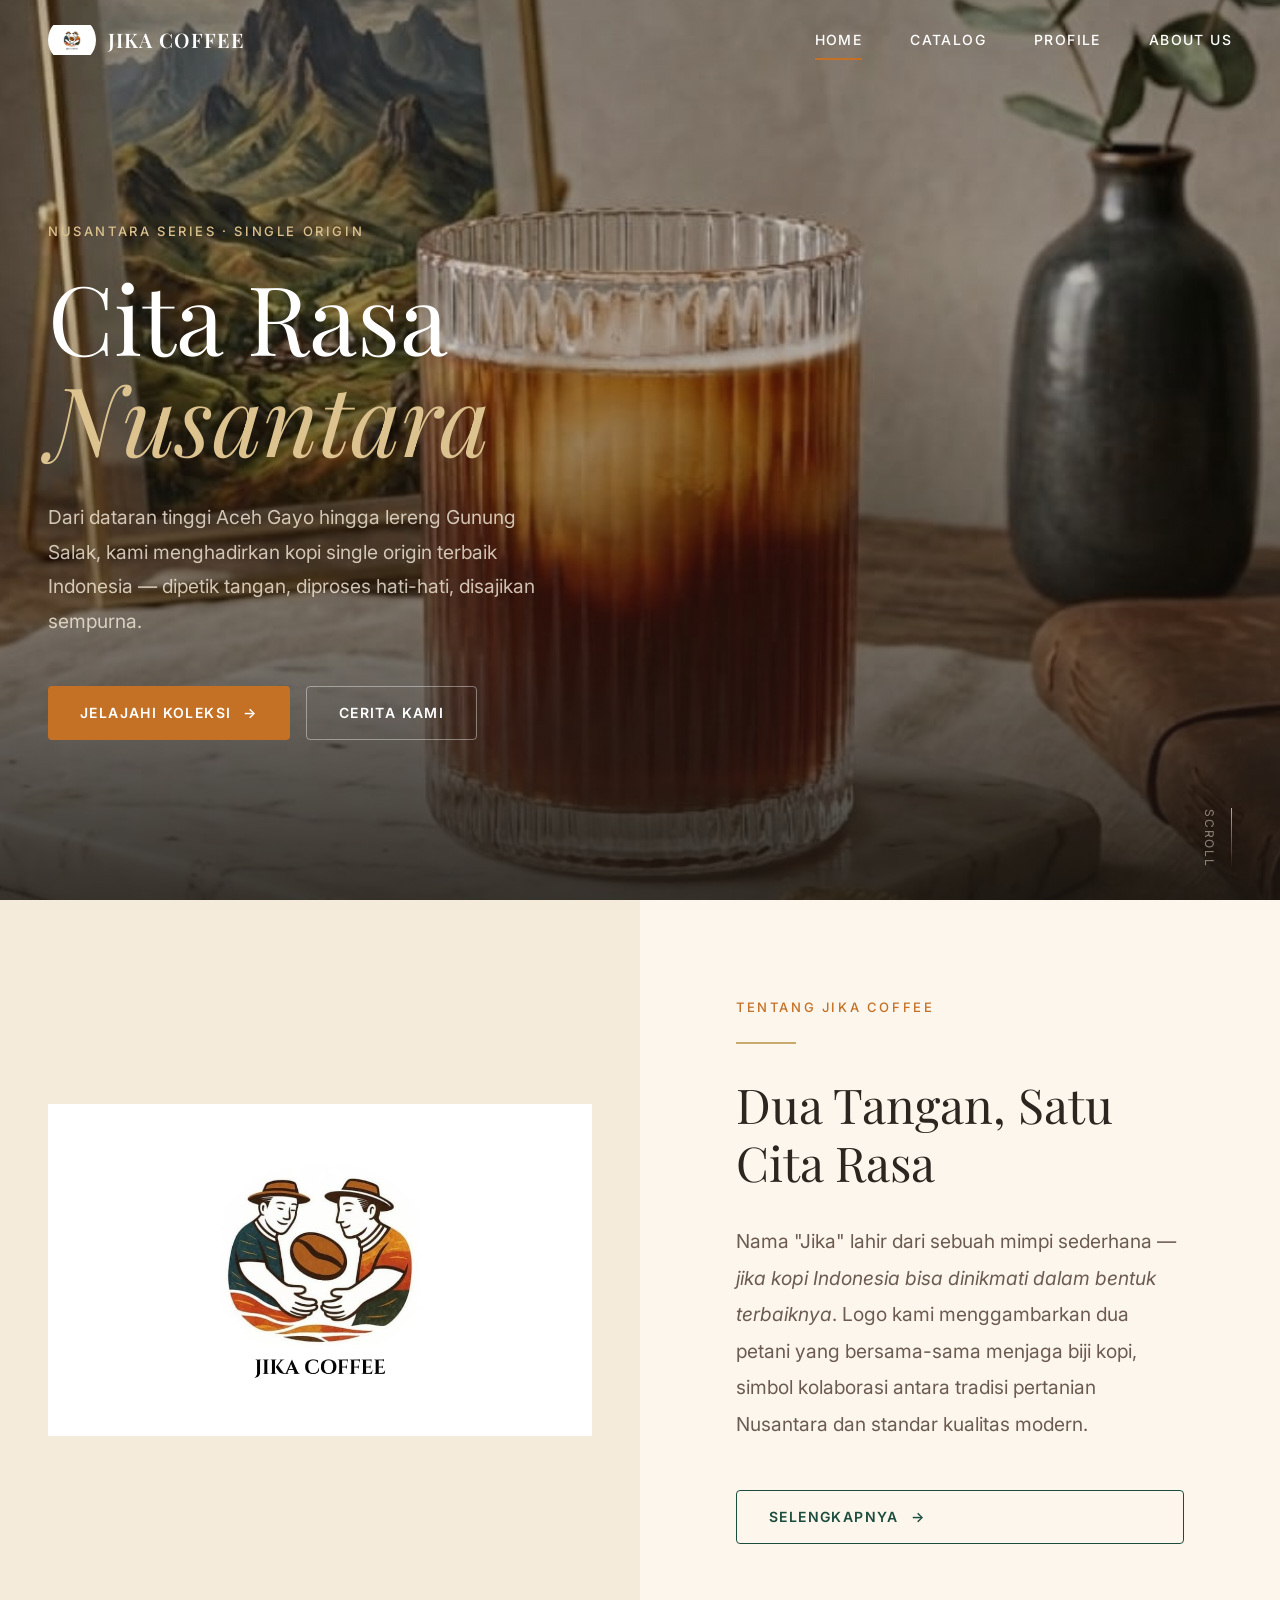
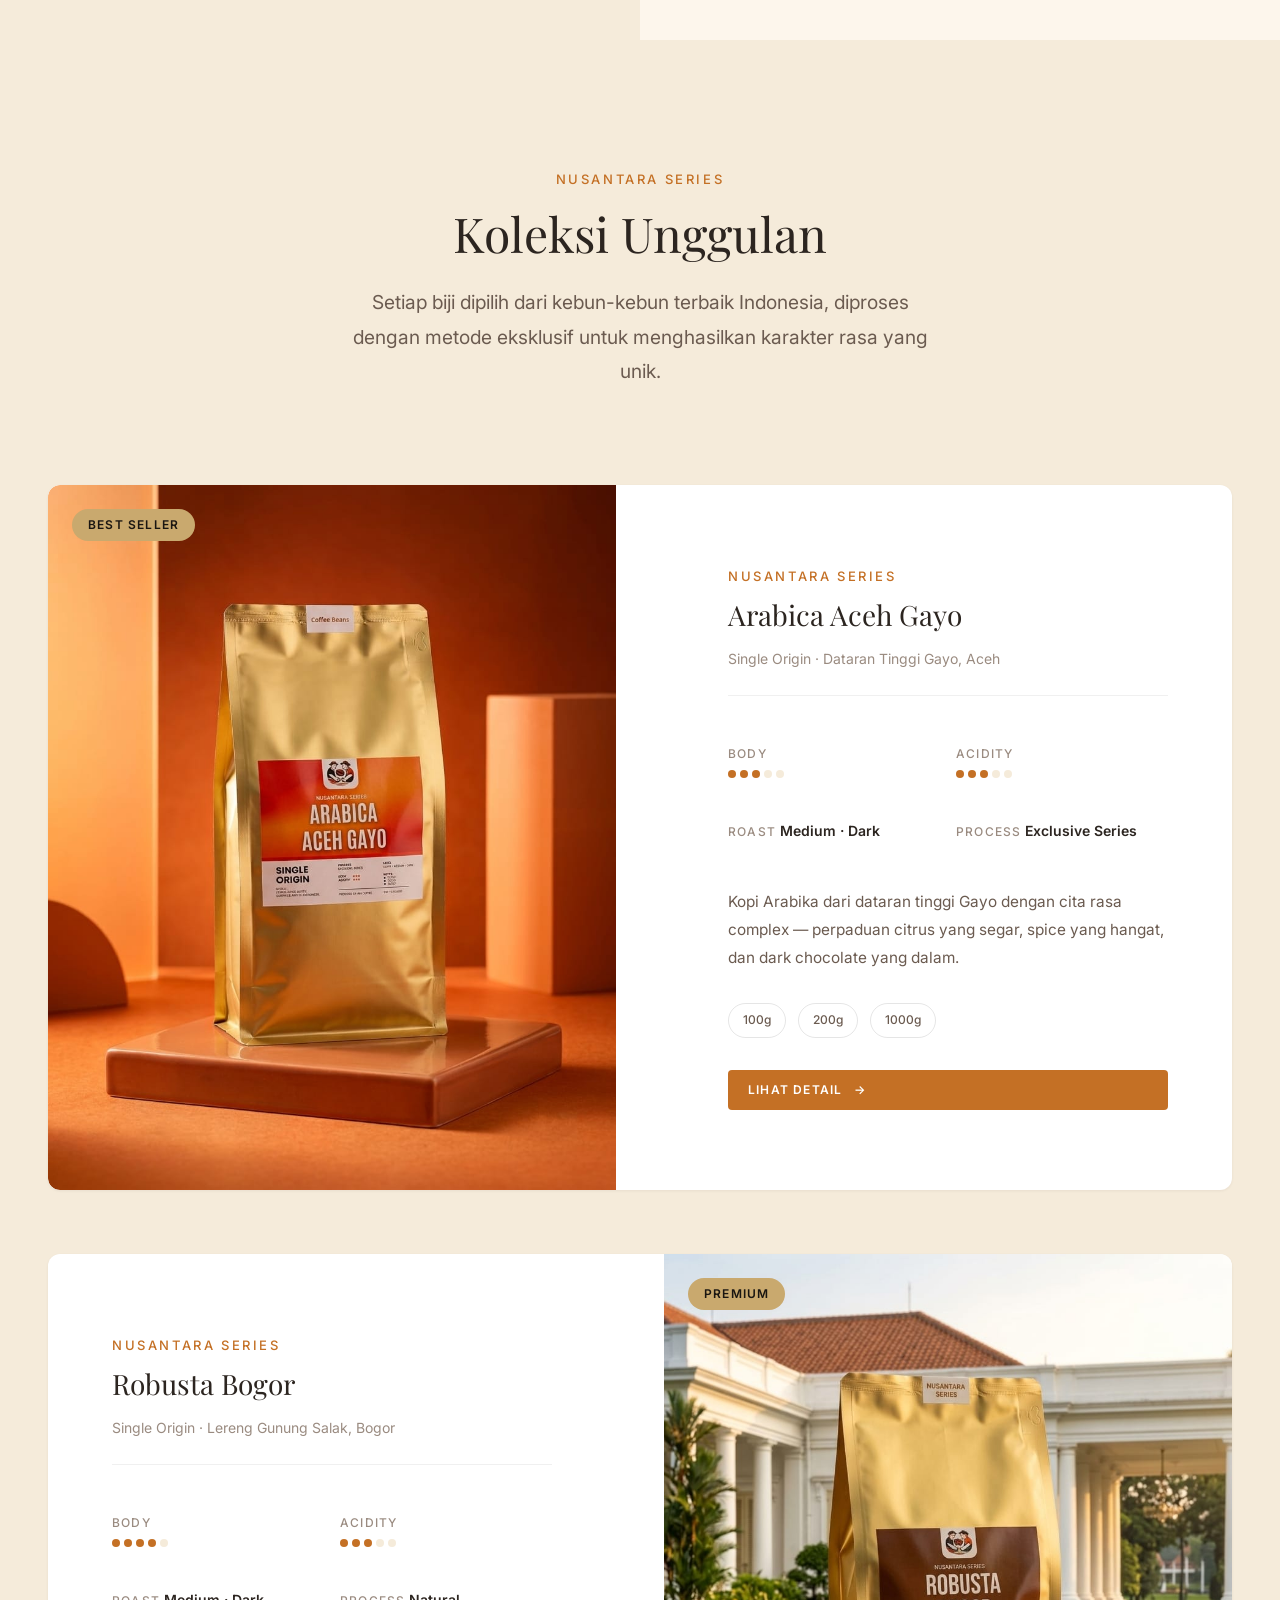
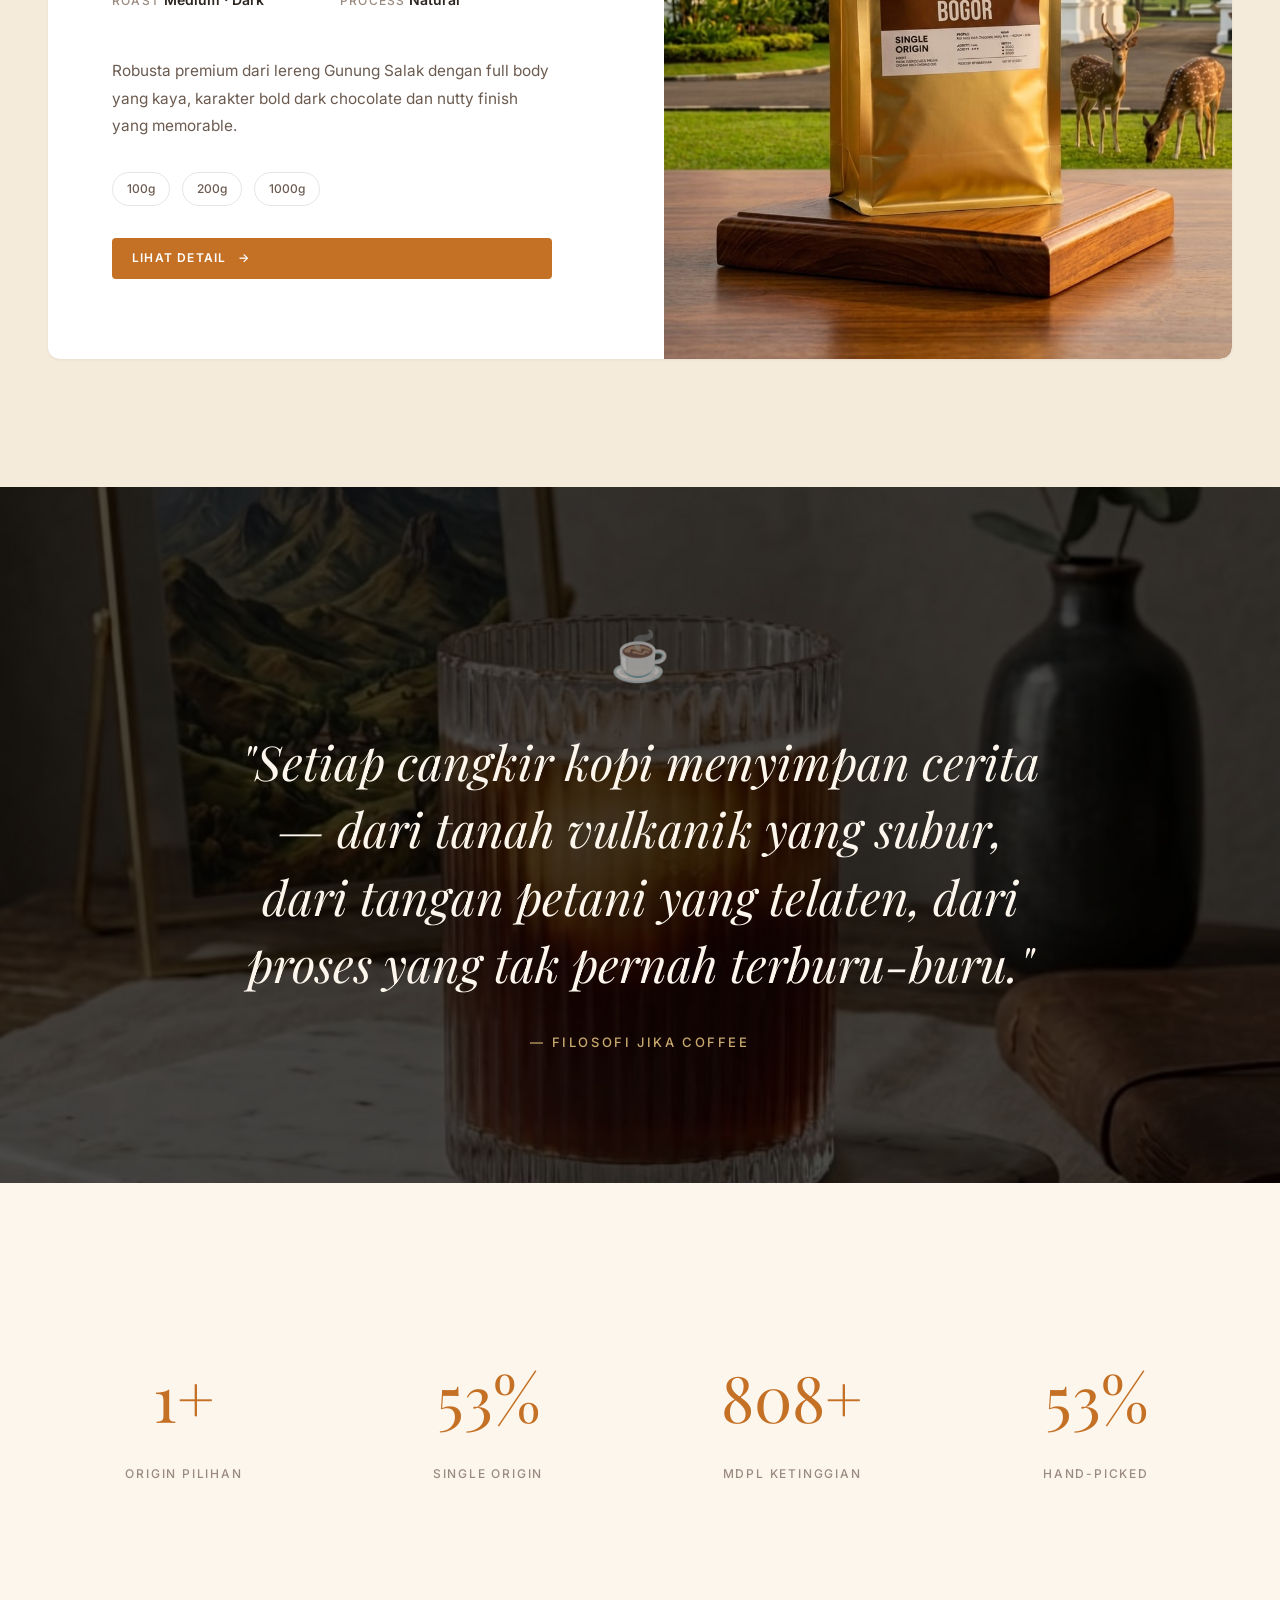
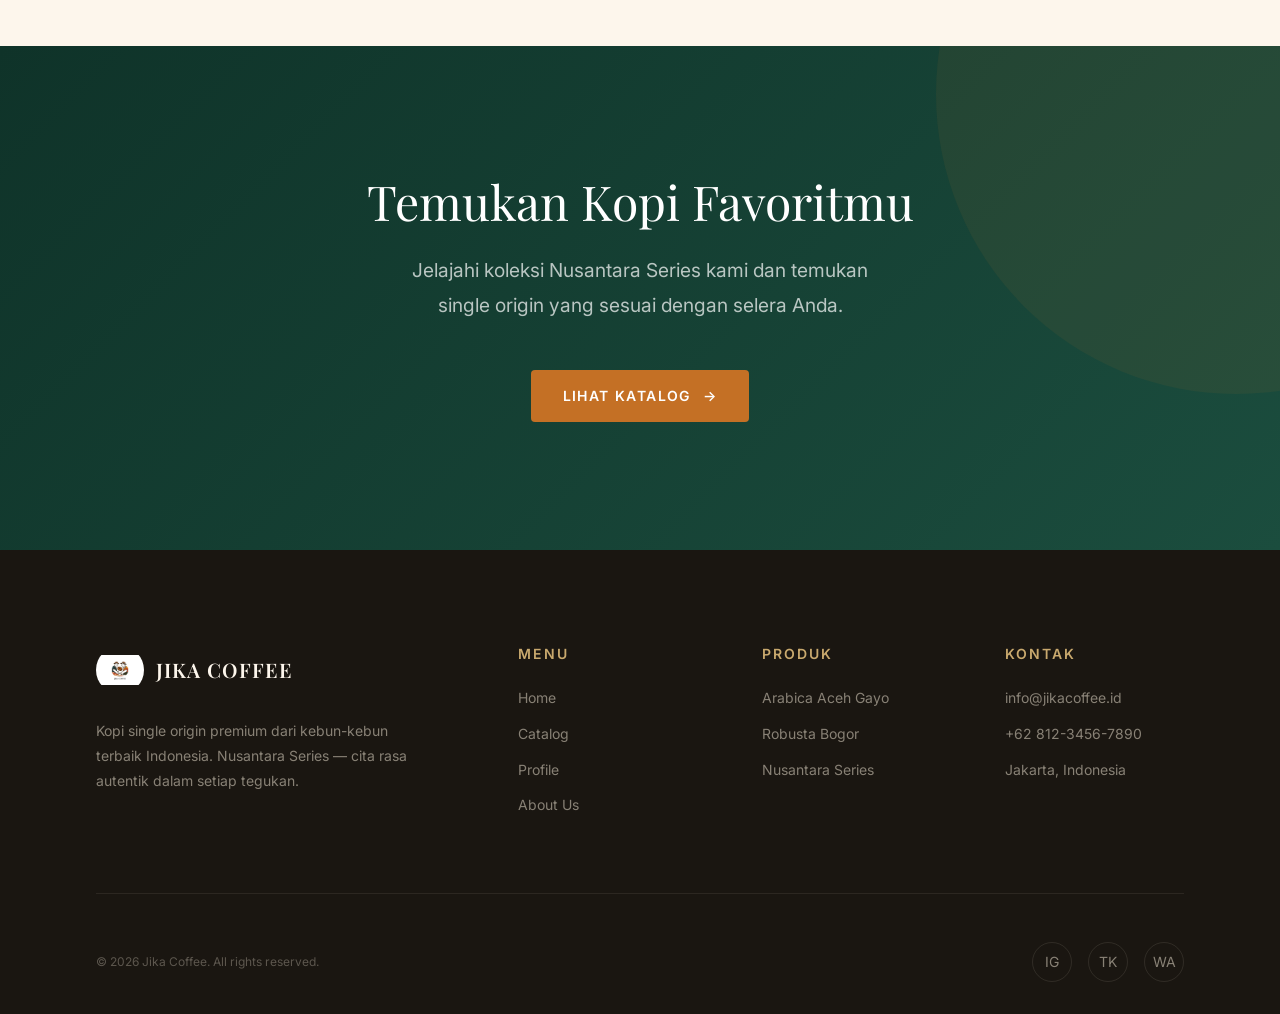
==== index.html @ e857d596 "Initial commit: Jika Coffee static website" ====
<!DOCTYPE html>
<html lang="id">
<head>
  <meta charset="UTF-8">
  <meta name="viewport" content="width=device-width, initial-scale=1.0">
  <meta name="description" content="Jika Coffee — Kopi Single Origin premium dari Nusantara. Arabica Aceh Gayo, Robusta Bogor, dan koleksi biji kopi pilihan terbaik Indonesia.">
  <meta property="og:title" content="Jika Coffee — Cita Rasa Nusantara">
  <meta property="og:description" content="Kopi Single Origin premium dari kebun terbaik Indonesia. Nusantara Series — dari Aceh Gayo hingga Bogor.">
  <meta property="og:type" content="website">
  <title>Jika Coffee — Cita Rasa Nusantara, Dalam Setiap Tegukan</title>
  <link rel="icon" type="image/jpeg" href="assets/logo.jpeg">
  <link rel="stylesheet" href="css/style.css">
</head>
<body>

  <!-- ======== Navbar ======== -->
  <nav class="navbar" id="navbar">
    <a href="index.html" class="navbar__logo">
      <img src="assets/logo.jpeg" alt="Jika Coffee Logo" width="48" height="48">
      <span class="navbar__logo-text">JIKA COFFEE</span>
    </a>

    <div class="navbar__nav">
      <a href="index.html" class="navbar__link active">Home</a>
      <a href="catalog.html" class="navbar__link">Catalog</a>
      <a href="profile.html" class="navbar__link">Profile</a>
      <a href="about.html" class="navbar__link">About Us</a>
    </div>

    <button class="navbar__toggle" id="navToggle" aria-label="Toggle menu">
      <span></span>
      <span></span>
      <span></span>
    </button>
  </nav>

  <!-- ======== Mobile Menu ======== -->
  <div class="mobile-menu" id="mobileMenu">
    <a href="index.html" class="mobile-menu__link">Home</a>
    <a href="catalog.html" class="mobile-menu__link">Catalog</a>
    <a href="profile.html" class="mobile-menu__link">Profile</a>
    <a href="about.html" class="mobile-menu__link">About Us</a>
  </div>

  <!-- ======== Main Content ======== -->
  <main class="page-content" id="MainContent">

    <!-- Hero Section -->
    <section class="hero" id="hero">
      <div class="hero__bg">
        <img src="assets/cold-brew.jpeg" alt="Jika Coffee artisan cold brew" width="1200" height="1600">
        <div class="hero__overlay"></div>
      </div>

      <div class="hero__content">
        <p class="hero__subtitle">Nusantara Series · Single Origin</p>
        <h1 class="hero__title">Cita Rasa<br><em>Nusantara</em></h1>
        <p class="hero__desc">Dari dataran tinggi Aceh Gayo hingga lereng Gunung Salak, kami menghadirkan kopi single origin terbaik Indonesia — dipetik tangan, diproses hati-hati, disajikan sempurna.</p>
        <div class="hero__cta">
          <a href="catalog.html" class="btn btn--primary">
            Jelajahi Koleksi
            <span class="btn__arrow">→</span>
          </a>
          <a href="about.html" class="btn btn--outline">Cerita Kami</a>
        </div>
      </div>

      <div class="hero__scroll">
        <span>Scroll</span>
      </div>
    </section>

    <!-- Brand Story Section -->
    <section class="split" id="story">
      <div class="split__image reveal reveal--left">
        <img src="assets/logo.jpeg" alt="Jika Coffee brand — dua petani kopi" loading="lazy" width="800" height="600" style="object-fit: contain; background: var(--cream-dark); padding: 3rem;">
      </div>
      <div class="split__content reveal reveal--right">
        <span class="split__label">Tentang Jika Coffee</span>
        <div class="split__divider"></div>
        <h2 class="split__title">Dua Tangan, Satu Cita Rasa</h2>
        <p class="split__text">
          Nama "Jika" lahir dari sebuah mimpi sederhana — <em>jika kopi Indonesia bisa dinikmati dalam bentuk terbaiknya</em>. Logo kami menggambarkan dua petani yang bersama-sama menjaga biji kopi, simbol kolaborasi antara tradisi pertanian Nusantara dan standar kualitas modern.
        </p>
        <a href="profile.html" class="btn btn--outline-dark">
          Selengkapnya
          <span class="btn__arrow">→</span>
        </a>
      </div>
    </section>

    <!-- Featured Products -->
    <section class="products-section section--cream" id="products">
      <div class="container">
        <div class="section-header reveal">
          <p class="section-header__label">Nusantara Series</p>
          <h2 class="section-header__title">Koleksi Unggulan</h2>
          <p class="section-header__desc">Setiap biji dipilih dari kebun-kebun terbaik Indonesia, diproses dengan metode eksklusif untuk menghasilkan karakter rasa yang unik.</p>
        </div>

        <!-- Product 1: Arabica Aceh Gayo -->
        <div class="product-card reveal">
          <div class="product-card__image">
            <img src="assets/arabica-aceh-gayo.jpeg" alt="Arabica Aceh Gayo — Jika Coffee Nusantara Series" loading="lazy" width="600" height="800">
            <span class="product-card__badge">Best Seller</span>
          </div>
          <div class="product-card__info">
            <span class="product-card__series">Nusantara Series</span>
            <h3 class="product-card__name">Arabica Aceh Gayo</h3>
            <p class="product-card__origin">Single Origin · Dataran Tinggi Gayo, Aceh</p>
            <div class="product-card__specs">
              <div class="spec">
                <span class="spec__label">Body</span>
                <div class="spec__dots">
                  <span class="spec__dot active"></span>
                  <span class="spec__dot active"></span>
                  <span class="spec__dot active"></span>
                  <span class="spec__dot"></span>
                  <span class="spec__dot"></span>
                </div>
              </div>
              <div class="spec">
                <span class="spec__label">Acidity</span>
                <div class="spec__dots">
                  <span class="spec__dot active"></span>
                  <span class="spec__dot active"></span>
                  <span class="spec__dot active"></span>
                  <span class="spec__dot"></span>
                  <span class="spec__dot"></span>
                </div>
              </div>
              <div class="spec">
                <span class="spec__label">Roast</span>
                <span class="spec__value">Medium · Dark</span>
              </div>
              <div class="spec">
                <span class="spec__label">Process</span>
                <span class="spec__value">Exclusive Series</span>
              </div>
            </div>
            <p class="product-card__desc">Kopi Arabika dari dataran tinggi Gayo dengan cita rasa complex — perpaduan citrus yang segar, spice yang hangat, dan dark chocolate yang dalam.</p>
            <div class="product-card__sizes">
              <span class="size-tag">100g</span>
              <span class="size-tag">200g</span>
              <span class="size-tag">1000g</span>
            </div>
            <a href="catalog.html" class="btn btn--primary btn--sm">
              Lihat Detail
              <span class="btn__arrow">→</span>
            </a>
          </div>
        </div>

        <div style="height: var(--space-3xl);"></div>

        <!-- Product 2: Robusta Bogor -->
        <div class="product-card product-card--reverse reveal">
          <div class="product-card__image">
            <img src="assets/robusta-bogor.jpeg" alt="Robusta Bogor — Jika Coffee Nusantara Series" loading="lazy" width="600" height="800">
            <span class="product-card__badge">Premium</span>
          </div>
          <div class="product-card__info">
            <span class="product-card__series">Nusantara Series</span>
            <h3 class="product-card__name">Robusta Bogor</h3>
            <p class="product-card__origin">Single Origin · Lereng Gunung Salak, Bogor</p>
            <div class="product-card__specs">
              <div class="spec">
                <span class="spec__label">Body</span>
                <div class="spec__dots">
                  <span class="spec__dot active"></span>
                  <span class="spec__dot active"></span>
                  <span class="spec__dot active"></span>
                  <span class="spec__dot active"></span>
                  <span class="spec__dot"></span>
                </div>
              </div>
              <div class="spec">
                <span class="spec__label">Acidity</span>
                <div class="spec__dots">
                  <span class="spec__dot active"></span>
                  <span class="spec__dot active"></span>
                  <span class="spec__dot active"></span>
                  <span class="spec__dot"></span>
                  <span class="spec__dot"></span>
                </div>
              </div>
              <div class="spec">
                <span class="spec__label">Roast</span>
                <span class="spec__value">Medium · Dark</span>
              </div>
              <div class="spec">
                <span class="spec__label">Process</span>
                <span class="spec__value">Natural</span>
              </div>
            </div>
            <p class="product-card__desc">Robusta premium dari lereng Gunung Salak dengan full body yang kaya, karakter bold dark chocolate dan nutty finish yang memorable.</p>
            <div class="product-card__sizes">
              <span class="size-tag">100g</span>
              <span class="size-tag">200g</span>
              <span class="size-tag">1000g</span>
            </div>
            <a href="catalog.html" class="btn btn--primary btn--sm">
              Lihat Detail
              <span class="btn__arrow">→</span>
            </a>
          </div>
        </div>
      </div>
    </section>

    <!-- Philosophy Quote -->
    <section class="quote-section" id="philosophy">
      <div class="quote-section__bg">
        <img src="assets/cold-brew.jpeg" alt="Coffee background" loading="lazy" width="1200" height="1600">
      </div>
      <div class="quote-section__content reveal">
        <div class="quote-section__icon">☕</div>
        <p class="quote-section__text">"Setiap cangkir kopi menyimpan cerita — dari tanah vulkanik yang subur, dari tangan petani yang telaten, dari proses yang tak pernah terburu-buru."</p>
        <span class="quote-section__author">— Filosofi Jika Coffee</span>
      </div>
    </section>

    <!-- Stats Section -->
    <section class="section">
      <div class="container">
        <div class="stats reveal">
          <div class="stat">
            <div class="stat__number" data-count="2" data-suffix="+">0</div>
            <span class="stat__label">Origin Pilihan</span>
          </div>
          <div class="stat">
            <div class="stat__number" data-count="100" data-suffix="%">0</div>
            <span class="stat__label">Single Origin</span>
          </div>
          <div class="stat">
            <div class="stat__number" data-count="1500" data-suffix="+">0</div>
            <span class="stat__label">MDPL Ketinggian</span>
          </div>
          <div class="stat">
            <div class="stat__number" data-count="100" data-suffix="%">0</div>
            <span class="stat__label">Hand-Picked</span>
          </div>
        </div>
      </div>
    </section>

    <!-- CTA Section -->
    <section class="cta-section" id="cta">
      <div class="cta-section__content reveal">
        <h2 class="cta-section__title">Temukan Kopi Favoritmu</h2>
        <p class="cta-section__desc">Jelajahi koleksi Nusantara Series kami dan temukan single origin yang sesuai dengan selera Anda.</p>
        <a href="catalog.html" class="btn btn--primary">
          Lihat Katalog
          <span class="btn__arrow">→</span>
        </a>
      </div>
    </section>

  </main>

  <!-- ======== Footer ======== -->
  <footer class="footer" id="footer">
    <div class="container">
      <div class="footer__top">
        <div>
          <a href="index.html" class="navbar__logo" style="margin-bottom: var(--space-sm);">
            <img src="assets/logo.jpeg" alt="Jika Coffee" width="48" height="48" style="border-radius: 50%;">
            <span class="navbar__logo-text" style="color: var(--cream);">JIKA COFFEE</span>
          </a>
          <p class="footer__brand-desc">Kopi single origin premium dari kebun-kebun terbaik Indonesia. Nusantara Series — cita rasa autentik dalam setiap tegukan.</p>
        </div>

        <div>
          <h4 class="footer__heading">Menu</h4>
          <a href="index.html" class="footer__link">Home</a>
          <a href="catalog.html" class="footer__link">Catalog</a>
          <a href="profile.html" class="footer__link">Profile</a>
          <a href="about.html" class="footer__link">About Us</a>
        </div>

        <div>
          <h4 class="footer__heading">Produk</h4>
          <a href="catalog.html" class="footer__link">Arabica Aceh Gayo</a>
          <a href="catalog.html" class="footer__link">Robusta Bogor</a>
          <a href="catalog.html" class="footer__link">Nusantara Series</a>
        </div>

        <div>
          <h4 class="footer__heading">Kontak</h4>
          <span class="footer__link">info@jikacoffee.id</span>
          <span class="footer__link">+62 812-3456-7890</span>
          <span class="footer__link">Jakarta, Indonesia</span>
        </div>
      </div>

      <div class="footer__bottom">
        <span class="footer__copyright">© 2026 Jika Coffee. All rights reserved.</span>
        <div class="footer__socials">
          <a href="#" class="footer__social" aria-label="Instagram">IG</a>
          <a href="#" class="footer__social" aria-label="TikTok">TK</a>
          <a href="#" class="footer__social" aria-label="WhatsApp">WA</a>
        </div>
      </div>
    </div>
  </footer>

  <script src="js/main.js"></script>
</body>
</html>
---- css/style.css ----
/* ============================================
   JIKA COFFEE — Design System
   Theme: Earthy Luxury
   ============================================ */

/* Google Fonts */
@import url('https://fonts.googleapis.com/css2?family=Playfair+Display:ital,wght@0,400;0,500;0,600;0,700;1,400;1,500&family=Inter:wght@300;400;500;600;700&display=swap');

/* ============================================
   CSS Custom Properties
   ============================================ */
:root {
  /* Primary Colors */
  --primary: #1B4D3E;
  --primary-light: #2A7A5F;
  --primary-dark: #0F3329;

  /* Accent Colors */
  --accent: #C47025;
  --accent-light: #D4943E;
  --accent-dark: #A35C1C;

  /* Neutral Warm */
  --warm-brown: #5C3D2E;
  --warm-brown-light: #7A5A4A;
  --cream: #FDF6EC;
  --cream-dark: #F5EBDA;
  --gold: #C9A96E;
  --gold-light: #DBC28F;

  /* Dark & Light */
  --dark: #1A1611;
  --dark-soft: #2C2520;
  --off-white: #FAF7F2;
  --white: #FFFFFF;

  /* Text Colors */
  --text-primary: #2C2520;
  --text-secondary: #6B5B50;
  --text-muted: #9A8B80;
  --text-on-dark: #F5EBDA;
  --text-on-primary: #FFFFFF;

  /* Typography */
  --font-heading: 'Playfair Display', Georgia, 'Times New Roman', serif;
  --font-body: 'Inter', -apple-system, BlinkMacSystemFont, sans-serif;

  /* Font Sizes */
  --fs-display: clamp(3rem, 8vw, 6rem);
  --fs-h1: clamp(2.25rem, 5vw, 4rem);
  --fs-h2: clamp(1.75rem, 4vw, 3rem);
  --fs-h3: clamp(1.25rem, 2.5vw, 1.75rem);
  --fs-h4: clamp(1rem, 1.5vw, 1.25rem);
  --fs-body: clamp(0.9375rem, 1.2vw, 1.0625rem);
  --fs-body-lg: clamp(1rem, 1.5vw, 1.25rem);
  --fs-small: 0.875rem;
  --fs-xs: 0.75rem;
  --fs-label: 0.8125rem;

  /* Spacing */
  --space-xs: 0.5rem;
  --space-sm: 0.75rem;
  --space-md: 1rem;
  --space-lg: 1.5rem;
  --space-xl: 2rem;
  --space-2xl: 3rem;
  --space-3xl: 4rem;
  --space-4xl: 6rem;
  --space-5xl: 8rem;
  --space-section: clamp(4rem, 10vw, 8rem);

  /* Layout */
  --max-width: 1400px;
  --content-width: 1200px;
  --narrow-width: 800px;
  --gutter: clamp(1.25rem, 4vw, 3rem);

  /* Borders */
  --radius-sm: 4px;
  --radius-md: 8px;
  --radius-lg: 12px;
  --radius-xl: 20px;
  --radius-full: 9999px;

  /* Shadows */
  --shadow-sm: 0 1px 3px rgba(26, 22, 17, 0.06);
  --shadow-md: 0 4px 12px rgba(26, 22, 17, 0.08);
  --shadow-lg: 0 8px 30px rgba(26, 22, 17, 0.12);
  --shadow-xl: 0 20px 60px rgba(26, 22, 17, 0.15);

  /* Transitions */
  --ease-out: cubic-bezier(0.33, 1, 0.68, 1);
  --ease-in-out: cubic-bezier(0.65, 0, 0.35, 1);
  --ease-bounce: cubic-bezier(0.34, 1.56, 0.64, 1);
  --transition-fast: 0.2s var(--ease-out);
  --transition-medium: 0.4s var(--ease-out);
  --transition-slow: 0.6s var(--ease-out);

  /* Navbar */
  --navbar-height: 80px;
}

/* ============================================
   Reset & Base
   ============================================ */
*,
*::before,
*::after {
  margin: 0;
  padding: 0;
  box-sizing: border-box;
}

html {
  scroll-behavior: smooth;
  -webkit-font-smoothing: antialiased;
  -moz-osx-font-smoothing: grayscale;
}

body {
  font-family: var(--font-body);
  font-size: var(--fs-body);
  line-height: 1.7;
  color: var(--text-primary);
  background-color: var(--cream);
  overflow-x: hidden;
}

img {
  max-width: 100%;
  height: auto;
  display: block;
}

a {
  text-decoration: none;
  color: inherit;
  transition: color var(--transition-fast);
}

ul, ol {
  list-style: none;
}

button {
  border: none;
  background: none;
  cursor: pointer;
  font-family: inherit;
}

/* ============================================
   Typography
   ============================================ */
h1, h2, h3, h4, h5, h6 {
  font-family: var(--font-heading);
  font-weight: 400;
  line-height: 1.15;
  color: var(--text-primary);
}

h1 { font-size: var(--fs-h1); }
h2 { font-size: var(--fs-h2); }
h3 { font-size: var(--fs-h3); }
h4 { font-size: var(--fs-h4); }

.display-text {
  font-family: var(--font-heading);
  font-size: var(--fs-display);
  font-weight: 400;
  line-height: 1;
  letter-spacing: -0.02em;
}

.label-text {
  font-family: var(--font-body);
  font-size: var(--fs-label);
  font-weight: 500;
  letter-spacing: 0.15em;
  text-transform: uppercase;
  color: var(--text-secondary);
}

.body-lg {
  font-size: var(--fs-body-lg);
  line-height: 1.8;
}

/* ============================================
   Layout Utilities
   ============================================ */
.container {
  width: 100%;
  max-width: var(--max-width);
  margin: 0 auto;
  padding: 0 var(--gutter);
}

.container--narrow {
  max-width: var(--narrow-width);
}

.container--content {
  max-width: var(--content-width);
}

.section {
  padding: var(--space-section) 0;
}

.section--dark {
  background-color: var(--dark);
  color: var(--text-on-dark);
}

.section--dark h1,
.section--dark h2,
.section--dark h3,
.section--dark h4 {
  color: var(--cream);
}

.section--cream {
  background-color: var(--cream-dark);
}

.section--primary {
  background-color: var(--primary);
  color: var(--text-on-primary);
}

.section--primary h1,
.section--primary h2,
.section--primary h3 {
  color: var(--white);
}

.grid {
  display: grid;
  gap: var(--gutter);
}

.grid--2 {
  grid-template-columns: 1fr;
}

@media (min-width: 768px) {
  .grid--2 {
    grid-template-columns: 1fr 1fr;
  }
}

.flex {
  display: flex;
}

.flex--center {
  align-items: center;
  justify-content: center;
}

.flex--between {
  align-items: center;
  justify-content: space-between;
}

.text-center { text-align: center; }
.text-left { text-align: left; }

/* ============================================
   Navbar
   ============================================ */
.navbar {
  position: fixed;
  top: 0;
  left: 0;
  width: 100%;
  z-index: 1000;
  padding: 0 var(--gutter);
  height: var(--navbar-height);
  display: flex;
  align-items: center;
  justify-content: space-between;
  transition: all 0.4s var(--ease-out);
  background: transparent;
}

.navbar.scrolled {
  background: rgba(253, 246, 236, 0.95);
  backdrop-filter: blur(20px);
  -webkit-backdrop-filter: blur(20px);
  box-shadow: 0 1px 20px rgba(26, 22, 17, 0.06);
}

.navbar.scrolled .navbar__logo-text,
.navbar.scrolled .navbar__link,
.navbar.scrolled .navbar__toggle span {
  color: var(--text-primary);
}

.navbar.scrolled .navbar__toggle span::before,
.navbar.scrolled .navbar__toggle span::after,
.navbar.scrolled .navbar__toggle span {
  background-color: var(--text-primary);
}

.navbar__logo {
  display: flex;
  align-items: center;
  gap: var(--space-sm);
  z-index: 1001;
}

.navbar__logo img {
  height: 48px;
  width: 48px;
  object-fit: contain;
  border-radius: var(--radius-full);
}

.navbar__logo-text {
  font-family: var(--font-heading);
  font-size: 1.25rem;
  font-weight: 600;
  letter-spacing: 0.05em;
  color: var(--white);
  transition: color var(--transition-fast);
}

.navbar__nav {
  display: none;
  gap: var(--space-2xl);
  align-items: center;
}

@media (min-width: 768px) {
  .navbar__nav {
    display: flex;
  }
}

.navbar__link {
  font-family: var(--font-body);
  font-size: var(--fs-small);
  font-weight: 500;
  letter-spacing: 0.1em;
  text-transform: uppercase;
  color: var(--white);
  position: relative;
  padding: var(--space-xs) 0;
  transition: color var(--transition-fast);
}

.navbar__link::after {
  content: '';
  position: absolute;
  bottom: 0;
  left: 0;
  width: 0;
  height: 1.5px;
  background-color: var(--accent);
  transition: width var(--transition-medium);
}

.navbar__link:hover::after,
.navbar__link.active::after {
  width: 100%;
}

.navbar__link:hover {
  color: var(--accent-light);
}

.navbar.scrolled .navbar__link:hover {
  color: var(--accent);
}

/* Mobile Menu Toggle */
.navbar__toggle {
  display: flex;
  flex-direction: column;
  gap: 6px;
  z-index: 1001;
  padding: 8px;
  cursor: pointer;
}

@media (min-width: 768px) {
  .navbar__toggle {
    display: none;
  }
}

.navbar__toggle span {
  display: block;
  width: 28px;
  height: 2px;
  background-color: var(--white);
  transition: all 0.3s var(--ease-out);
  transform-origin: center;
}

.navbar__toggle.open span:nth-child(1) {
  transform: translateY(8px) rotate(45deg);
}

.navbar__toggle.open span:nth-child(2) {
  opacity: 0;
  transform: scaleX(0);
}

.navbar__toggle.open span:nth-child(3) {
  transform: translateY(-8px) rotate(-45deg);
}

/* Mobile Menu */
.mobile-menu {
  position: fixed;
  top: 0;
  left: 0;
  width: 100%;
  height: 100dvh;
  background: var(--dark);
  z-index: 999;
  display: flex;
  flex-direction: column;
  align-items: center;
  justify-content: center;
  gap: var(--space-xl);
  opacity: 0;
  pointer-events: none;
  transition: opacity 0.4s var(--ease-out);
}

.mobile-menu.open {
  opacity: 1;
  pointer-events: all;
}

.mobile-menu__link {
  font-family: var(--font-heading);
  font-size: var(--fs-h2);
  color: var(--cream);
  opacity: 0;
  transform: translateY(20px);
  transition: all 0.4s var(--ease-out);
}

.mobile-menu.open .mobile-menu__link {
  opacity: 1;
  transform: translateY(0);
}

.mobile-menu.open .mobile-menu__link:nth-child(1) { transition-delay: 0.1s; }
.mobile-menu.open .mobile-menu__link:nth-child(2) { transition-delay: 0.15s; }
.mobile-menu.open .mobile-menu__link:nth-child(3) { transition-delay: 0.2s; }
.mobile-menu.open .mobile-menu__link:nth-child(4) { transition-delay: 0.25s; }

.mobile-menu__link:hover {
  color: var(--accent);
}

/* ============================================
   Hero Section
   ============================================ */
.hero {
  position: relative;
  width: 100%;
  min-height: 100vh;
  display: flex;
  align-items: flex-end;
  padding: var(--space-4xl) var(--gutter);
  overflow: hidden;
}

.hero__bg {
  position: absolute;
  top: 0;
  left: 0;
  width: 100%;
  height: 100%;
  z-index: -1;
}

.hero__bg img {
  width: 100%;
  height: 100%;
  object-fit: cover;
  object-position: center;
}

.hero__overlay {
  position: absolute;
  top: 0;
  left: 0;
  width: 100%;
  height: 100%;
  background: linear-gradient(
    to top,
    rgba(26, 22, 17, 0.85) 0%,
    rgba(26, 22, 17, 0.4) 40%,
    rgba(26, 22, 17, 0.2) 70%,
    rgba(26, 22, 17, 0.3) 100%
  );
}

.hero__content {
  position: relative;
  z-index: 1;
  max-width: 900px;
  padding-bottom: var(--space-3xl);
}

.hero__subtitle {
  font-family: var(--font-body);
  font-size: var(--fs-label);
  font-weight: 500;
  letter-spacing: 0.2em;
  text-transform: uppercase;
  color: var(--gold-light);
  margin-bottom: var(--space-lg);
  opacity: 0;
  transform: translateY(20px);
  animation: fadeUp 0.8s var(--ease-out) 0.3s forwards;
}

.hero__title {
  font-family: var(--font-heading);
  font-size: var(--fs-display);
  font-weight: 400;
  color: var(--white);
  line-height: 1.05;
  margin-bottom: var(--space-xl);
  opacity: 0;
  transform: translateY(30px);
  animation: fadeUp 0.8s var(--ease-out) 0.5s forwards;
}

.hero__title em {
  font-style: italic;
  color: var(--gold-light);
}

.hero__desc {
  font-size: var(--fs-body-lg);
  color: rgba(245, 235, 218, 0.8);
  max-width: 500px;
  line-height: 1.8;
  margin-bottom: var(--space-2xl);
  opacity: 0;
  transform: translateY(20px);
  animation: fadeUp 0.8s var(--ease-out) 0.7s forwards;
}

.hero__cta {
  opacity: 0;
  transform: translateY(20px);
  animation: fadeUp 0.8s var(--ease-out) 0.9s forwards;
  display: flex;
  gap: var(--space-md);
  flex-wrap: wrap;
}

@keyframes fadeUp {
  to {
    opacity: 1;
    transform: translateY(0);
  }
}

/* Hero scroll indicator */
.hero__scroll {
  position: absolute;
  bottom: 2rem;
  right: var(--gutter);
  display: flex;
  flex-direction: column;
  align-items: center;
  gap: var(--space-sm);
  color: rgba(245, 235, 218, 0.5);
  font-size: var(--fs-xs);
  letter-spacing: 0.15em;
  text-transform: uppercase;
  writing-mode: vertical-lr;
}

.hero__scroll::after {
  content: '';
  width: 1px;
  height: 60px;
  background: linear-gradient(to bottom, var(--gold), transparent);
  animation: scrollPulse 2s ease-in-out infinite;
}

@keyframes scrollPulse {
  0%, 100% { opacity: 0.3; transform: scaleY(0.6); }
  50% { opacity: 1; transform: scaleY(1); }
}

/* ============================================
   Page Hero (Internal Pages)
   ============================================ */
.page-hero {
  position: relative;
  min-height: 50vh;
  display: flex;
  align-items: flex-end;
  padding: calc(var(--navbar-height) + var(--space-4xl)) var(--gutter) var(--space-4xl);
  overflow: hidden;
}

.page-hero--tall {
  min-height: 60vh;
}

.page-hero__bg {
  position: absolute;
  top: 0;
  left: 0;
  width: 100%;
  height: 100%;
  z-index: -1;
  background: linear-gradient(135deg, var(--primary-dark) 0%, var(--primary) 50%, var(--dark) 100%);
}

.page-hero__bg::after {
  content: '';
  position: absolute;
  top: 0;
  left: 0;
  width: 100%;
  height: 100%;
  background: url("data:image/svg+xml,%3Csvg width='60' height='60' viewBox='0 0 60 60' xmlns='http://www.w3.org/2000/svg'%3E%3Cg fill='none' fill-rule='evenodd'%3E%3Cg fill='%23ffffff' fill-opacity='0.03'%3E%3Cpath d='M36 34v-4h-2v4h-4v2h4v4h2v-4h4v-2h-4zm0-30V0h-2v4h-4v2h4v4h2V6h4V4h-4zM6 34v-4H4v4H0v2h4v4h2v-4h4v-2H6zM6 4V0H4v4H0v2h4v4h2V6h4V4H6z'/%3E%3C/g%3E%3C/g%3E%3C/svg%3E");
}

.page-hero__content {
  position: relative;
  z-index: 1;
}

.page-hero__label {
  font-family: var(--font-body);
  font-size: var(--fs-label);
  font-weight: 500;
  letter-spacing: 0.2em;
  text-transform: uppercase;
  color: var(--gold-light);
  margin-bottom: var(--space-md);
}

.page-hero__title {
  font-family: var(--font-heading);
  font-size: var(--fs-h1);
  color: var(--white);
  line-height: 1.1;
}

.page-hero__desc {
  font-size: var(--fs-body-lg);
  color: rgba(255, 255, 255, 0.7);
  max-width: 600px;
  margin-top: var(--space-lg);
  line-height: 1.7;
}

/* ============================================
   Buttons
   ============================================ */
.btn {
  display: inline-flex;
  align-items: center;
  gap: var(--space-sm);
  padding: 14px 32px;
  font-family: var(--font-body);
  font-size: var(--fs-small);
  font-weight: 600;
  letter-spacing: 0.1em;
  text-transform: uppercase;
  border-radius: var(--radius-sm);
  transition: all var(--transition-fast);
  position: relative;
  overflow: hidden;
}

.btn--primary {
  background: var(--accent);
  color: var(--white);
}

.btn--primary:hover {
  background: var(--accent-dark);
  transform: translateY(-2px);
  box-shadow: var(--shadow-lg);
}

.btn--outline {
  background: transparent;
  color: var(--white);
  border: 1.5px solid rgba(255, 255, 255, 0.4);
}

.btn--outline:hover {
  border-color: var(--white);
  background: rgba(255, 255, 255, 0.08);
}

.btn--outline-dark {
  background: transparent;
  color: var(--primary);
  border: 1.5px solid var(--primary);
}

.btn--outline-dark:hover {
  background: var(--primary);
  color: var(--white);
}

.btn--dark {
  background: var(--dark);
  color: var(--cream);
}

.btn--dark:hover {
  background: var(--dark-soft);
  transform: translateY(-2px);
  box-shadow: var(--shadow-lg);
}

.btn--sm {
  padding: 10px 20px;
  font-size: var(--fs-xs);
}

.btn__arrow {
  transition: transform var(--transition-fast);
}

.btn:hover .btn__arrow {
  transform: translateX(4px);
}

/* ============================================
   Brand Story / Split Section
   ============================================ */
.split {
  display: grid;
  grid-template-columns: 1fr;
  gap: 0;
  min-height: 600px;
}

@media (min-width: 768px) {
  .split {
    grid-template-columns: 1fr 1fr;
  }
}

.split__image {
  position: relative;
  overflow: hidden;
  min-height: 400px;
}

.split__image img {
  width: 100%;
  height: 100%;
  object-fit: cover;
  transition: transform 1s var(--ease-out);
}

.split__image:hover img {
  transform: scale(1.03);
}

.split__content {
  display: flex;
  flex-direction: column;
  justify-content: center;
  padding: var(--space-4xl) var(--gutter);
}

@media (min-width: 768px) {
  .split__content {
    padding: var(--space-4xl) var(--space-4xl);
  }
}

.split__label {
  font-family: var(--font-body);
  font-size: var(--fs-label);
  font-weight: 500;
  letter-spacing: 0.2em;
  text-transform: uppercase;
  color: var(--accent);
  margin-bottom: var(--space-lg);
}

.split__title {
  font-size: var(--fs-h2);
  margin-bottom: var(--space-xl);
  line-height: 1.2;
}

.split__text {
  font-size: var(--fs-body-lg);
  color: var(--text-secondary);
  line-height: 1.9;
  margin-bottom: var(--space-2xl);
}

.split__divider {
  width: 60px;
  height: 2px;
  background: var(--gold);
  margin-bottom: var(--space-xl);
}

/* ============================================
   Product Showcase
   ============================================ */
.products-section {
  padding: var(--space-section) 0;
}

.section-header {
  text-align: center;
  margin-bottom: var(--space-4xl);
}

.section-header__label {
  font-family: var(--font-body);
  font-size: var(--fs-label);
  font-weight: 500;
  letter-spacing: 0.2em;
  text-transform: uppercase;
  color: var(--accent);
  margin-bottom: var(--space-md);
}

.section-header__title {
  font-size: var(--fs-h2);
  margin-bottom: var(--space-lg);
}

.section-header__desc {
  font-size: var(--fs-body-lg);
  color: var(--text-secondary);
  max-width: 600px;
  margin: 0 auto;
  line-height: 1.8;
}

/* Product Card */
.product-card {
  display: grid;
  grid-template-columns: 1fr;
  gap: var(--space-2xl);
  padding: var(--space-2xl);
  background: var(--white);
  border-radius: var(--radius-lg);
  box-shadow: var(--shadow-sm);
  transition: all var(--transition-medium);
  overflow: hidden;
}

@media (min-width: 768px) {
  .product-card {
    grid-template-columns: 1fr 1fr;
    padding: 0;
  }

  .product-card--reverse {
    direction: rtl;
  }

  .product-card--reverse > * {
    direction: ltr;
  }
}

.product-card:hover {
  box-shadow: var(--shadow-xl);
  transform: translateY(-4px);
}

.product-card__image {
  position: relative;
  overflow: hidden;
  border-radius: var(--radius-lg);
  min-height: 400px;
}

@media (min-width: 768px) {
  .product-card__image {
    border-radius: var(--radius-lg) 0 0 var(--radius-lg);
    min-height: 500px;
  }
  .product-card--reverse .product-card__image {
    border-radius: 0 var(--radius-lg) var(--radius-lg) 0;
  }
}

.product-card__image img {
  width: 100%;
  height: 100%;
  object-fit: cover;
  transition: transform 0.8s var(--ease-out);
}

.product-card:hover .product-card__image img {
  transform: scale(1.05);
}

.product-card__badge {
  position: absolute;
  top: var(--space-lg);
  left: var(--space-lg);
  background: var(--gold);
  color: var(--dark);
  padding: 6px 16px;
  font-size: var(--fs-xs);
  font-weight: 600;
  letter-spacing: 0.1em;
  text-transform: uppercase;
  border-radius: var(--radius-full);
}

.product-card__info {
  display: flex;
  flex-direction: column;
  justify-content: center;
  padding: var(--space-xl);
}

@media (min-width: 768px) {
  .product-card__info {
    padding: var(--space-3xl);
  }
}

.product-card__series {
  font-size: var(--fs-label);
  font-weight: 500;
  letter-spacing: 0.2em;
  text-transform: uppercase;
  color: var(--accent);
  margin-bottom: var(--space-sm);
}

.product-card__name {
  font-family: var(--font-heading);
  font-size: var(--fs-h3);
  margin-bottom: var(--space-md);
}

.product-card__origin {
  font-size: var(--fs-small);
  color: var(--text-muted);
  margin-bottom: var(--space-xl);
  padding-bottom: var(--space-lg);
  border-bottom: 1px solid rgba(0,0,0,0.06);
}

.product-card__specs {
  display: grid;
  grid-template-columns: 1fr 1fr;
  gap: var(--space-md);
  margin-bottom: var(--space-xl);
}

.spec {
  padding: var(--space-sm) 0;
}

.spec__label {
  font-size: var(--fs-xs);
  font-weight: 500;
  letter-spacing: 0.1em;
  text-transform: uppercase;
  color: var(--text-muted);
  margin-bottom: 4px;
}

.spec__value {
  font-size: var(--fs-small);
  font-weight: 600;
  color: var(--text-primary);
}

.spec__dots {
  display: flex;
  gap: 4px;
  margin-top: 4px;
}

.spec__dot {
  width: 8px;
  height: 8px;
  border-radius: 50%;
  background: var(--cream-dark);
}

.spec__dot.active {
  background: var(--accent);
}

.product-card__desc {
  font-size: var(--fs-body);
  color: var(--text-secondary);
  line-height: 1.8;
  margin-bottom: var(--space-xl);
}

.product-card__sizes {
  display: flex;
  gap: var(--space-sm);
  margin-bottom: var(--space-xl);
}

.size-tag {
  padding: 6px 14px;
  border: 1px solid rgba(0,0,0,0.1);
  border-radius: var(--radius-full);
  font-size: var(--fs-xs);
  font-weight: 500;
  color: var(--text-secondary);
}

/* ============================================
   Quote / Philosophy Strip
   ============================================ */
.quote-section {
  position: relative;
  padding: var(--space-5xl) var(--gutter);
  text-align: center;
  overflow: hidden;
}

.quote-section__bg {
  position: absolute;
  top: 0;
  left: 0;
  width: 100%;
  height: 100%;
  z-index: -1;
}

.quote-section__bg img {
  width: 100%;
  height: 100%;
  object-fit: cover;
  filter: brightness(0.3);
}

.quote-section__content {
  position: relative;
  z-index: 1;
  max-width: 800px;
  margin: 0 auto;
}

.quote-section__icon {
  font-size: 3rem;
  color: var(--gold);
  margin-bottom: var(--space-xl);
  opacity: 0.6;
}

.quote-section__text {
  font-family: var(--font-heading);
  font-size: var(--fs-h2);
  font-style: italic;
  color: var(--cream);
  line-height: 1.4;
  margin-bottom: var(--space-xl);
}

.quote-section__author {
  font-family: var(--font-body);
  font-size: var(--fs-label);
  font-weight: 500;
  letter-spacing: 0.2em;
  text-transform: uppercase;
  color: var(--gold);
}

/* ============================================
   Features / Values Grid
   ============================================ */
.features-grid {
  display: grid;
  grid-template-columns: 1fr;
  gap: var(--space-2xl);
}

@media (min-width: 600px) {
  .features-grid {
    grid-template-columns: repeat(2, 1fr);
  }
}

@media (min-width: 960px) {
  .features-grid {
    grid-template-columns: repeat(3, 1fr);
  }
}

.feature-card {
  text-align: center;
  padding: var(--space-3xl) var(--space-xl);
  background: var(--white);
  border-radius: var(--radius-lg);
  border: 1px solid rgba(0,0,0,0.04);
  transition: all var(--transition-medium);
}

.feature-card:hover {
  transform: translateY(-6px);
  box-shadow: var(--shadow-lg);
  border-color: transparent;
}

.feature-card__icon {
  width: 64px;
  height: 64px;
  display: flex;
  align-items: center;
  justify-content: center;
  margin: 0 auto var(--space-xl);
  font-size: 2rem;
  background: linear-gradient(135deg, var(--cream-dark), var(--cream));
  border-radius: var(--radius-lg);
  color: var(--primary);
}

.feature-card__title {
  font-family: var(--font-heading);
  font-size: var(--fs-h4);
  margin-bottom: var(--space-md);
}

.feature-card__text {
  font-size: var(--fs-small);
  color: var(--text-secondary);
  line-height: 1.8;
}

/* ============================================
   Process / Timeline
   ============================================ */
.process-steps {
  display: grid;
  grid-template-columns: 1fr;
  gap: var(--space-3xl);
  counter-reset: step;
}

@media (min-width: 768px) {
  .process-steps {
    grid-template-columns: repeat(2, 1fr);
  }
}

@media (min-width: 960px) {
  .process-steps {
    grid-template-columns: repeat(4, 1fr);
  }
}

.process-step {
  text-align: center;
  counter-increment: step;
  position: relative;
}

.process-step__number {
  font-family: var(--font-heading);
  font-size: 3rem;
  font-weight: 400;
  color: var(--gold);
  opacity: 0.4;
  margin-bottom: var(--space-md);
}

.process-step__title {
  font-family: var(--font-heading);
  font-size: var(--fs-h4);
  margin-bottom: var(--space-sm);
  color: var(--cream);
}

.process-step__desc {
  font-size: var(--fs-small);
  color: rgba(245, 235, 218, 0.6);
  line-height: 1.7;
}

/* ============================================
   CTA Section
   ============================================ */
.cta-section {
  text-align: center;
  padding: var(--space-5xl) var(--gutter);
  background: linear-gradient(135deg, var(--primary-dark), var(--primary));
  position: relative;
  overflow: hidden;
}

.cta-section::before {
  content: '';
  position: absolute;
  top: -50%;
  right: -20%;
  width: 600px;
  height: 600px;
  border-radius: 50%;
  background: rgba(196, 112, 37, 0.08);
}

.cta-section__content {
  position: relative;
  z-index: 1;
}

.cta-section__title {
  font-family: var(--font-heading);
  font-size: var(--fs-h2);
  color: var(--white);
  margin-bottom: var(--space-lg);
}

.cta-section__desc {
  font-size: var(--fs-body-lg);
  color: rgba(255, 255, 255, 0.7);
  max-width: 500px;
  margin: 0 auto var(--space-2xl);
  line-height: 1.8;
}

/* ============================================
   Catalog Product Detail
   ============================================ */
.product-detail {
  display: grid;
  grid-template-columns: 1fr;
  gap: var(--space-3xl);
  margin-bottom: var(--space-4xl);
}

@media (min-width: 768px) {
  .product-detail {
    grid-template-columns: 1fr 1fr;
    align-items: start;
  }
}

.product-detail__image-wrapper {
  position: relative;
  border-radius: var(--radius-lg);
  overflow: hidden;
  background: var(--cream-dark);
  aspect-ratio: 4 / 5;
}

.product-detail__image-wrapper img {
  width: 100%;
  height: 100%;
  object-fit: cover;
}

.product-detail__content {
  padding-top: var(--space-xl);
}

.product-detail__series-badge {
  display: inline-block;
  background: var(--primary);
  color: var(--white);
  padding: 6px 18px;
  border-radius: var(--radius-full);
  font-size: var(--fs-xs);
  font-weight: 600;
  letter-spacing: 0.1em;
  text-transform: uppercase;
  margin-bottom: var(--space-lg);
}

.product-detail__name {
  font-family: var(--font-heading);
  font-size: var(--fs-h2);
  margin-bottom: var(--space-sm);
}

.product-detail__type {
  font-size: var(--fs-body-lg);
  color: var(--text-muted);
  margin-bottom: var(--space-xl);
}

.product-detail__desc {
  font-size: var(--fs-body);
  color: var(--text-secondary);
  line-height: 1.9;
  margin-bottom: var(--space-2xl);
  padding-bottom: var(--space-xl);
  border-bottom: 1px solid rgba(0,0,0,0.06);
}

.detail-specs {
  display: grid;
  grid-template-columns: repeat(2, 1fr);
  gap: var(--space-lg);
  margin-bottom: var(--space-2xl);
}

.detail-spec {
  background: var(--cream-dark);
  padding: var(--space-lg);
  border-radius: var(--radius-md);
}

.detail-spec__label {
  font-size: var(--fs-xs);
  font-weight: 600;
  letter-spacing: 0.15em;
  text-transform: uppercase;
  color: var(--text-muted);
  margin-bottom: 6px;
}

.detail-spec__value {
  font-family: var(--font-heading);
  font-size: var(--fs-h4);
  color: var(--text-primary);
}

.detail-sizes {
  margin-bottom: var(--space-2xl);
}

.detail-sizes__title {
  font-size: var(--fs-small);
  font-weight: 600;
  letter-spacing: 0.1em;
  text-transform: uppercase;
  color: var(--text-muted);
  margin-bottom: var(--space-md);
}

.detail-sizes__list {
  display: flex;
  gap: var(--space-sm);
}

.detail-size {
  padding: 10px 20px;
  border: 1.5px solid rgba(0,0,0,0.1);
  border-radius: var(--radius-md);
  font-size: var(--fs-small);
  font-weight: 500;
  cursor: pointer;
  transition: all var(--transition-fast);
}

.detail-size:hover,
.detail-size.active {
  border-color: var(--primary);
  background: var(--primary);
  color: var(--white);
}

.tasting-notes {
  margin-bottom: var(--space-2xl);
}

.tasting-notes__title {
  font-size: var(--fs-small);
  font-weight: 600;
  letter-spacing: 0.1em;
  text-transform: uppercase;
  color: var(--text-muted);
  margin-bottom: var(--space-md);
}

.tasting-notes__list {
  display: flex;
  flex-wrap: wrap;
  gap: var(--space-sm);
}

.tasting-note {
  padding: 8px 16px;
  background: rgba(196, 112, 37, 0.08);
  color: var(--accent-dark);
  border-radius: var(--radius-full);
  font-size: var(--fs-xs);
  font-weight: 500;
}

/* Coming Soon Card */
.coming-soon-card {
  background: linear-gradient(135deg, var(--dark-soft), var(--dark));
  border-radius: var(--radius-lg);
  padding: var(--space-4xl);
  text-align: center;
  color: var(--cream);
}

.coming-soon-card__title {
  font-family: var(--font-heading);
  font-size: var(--fs-h3);
  color: var(--cream);
  margin-bottom: var(--space-md);
}

.coming-soon-card__text {
  font-size: var(--fs-body);
  color: rgba(245, 235, 218, 0.6);
  max-width: 500px;
  margin: 0 auto var(--space-xl);
  line-height: 1.8;
}

.coming-soon-card__badge {
  display: inline-block;
  padding: 8px 24px;
  border: 1px solid var(--gold);
  color: var(--gold);
  border-radius: var(--radius-full);
  font-size: var(--fs-xs);
  font-weight: 600;
  letter-spacing: 0.15em;
  text-transform: uppercase;
}

/* ============================================
   Profile / About Content
   ============================================ */
.content-block {
  max-width: var(--narrow-width);
  margin: 0 auto;
  padding: 0 var(--gutter);
}

.content-block__text {
  font-size: var(--fs-body-lg);
  color: var(--text-secondary);
  line-height: 2;
  margin-bottom: var(--space-xl);
}

.content-block__text:first-of-type::first-letter {
  font-family: var(--font-heading);
  font-size: 3.5em;
  float: left;
  line-height: 0.8;
  margin-right: 0.1em;
  margin-top: 0.05em;
  color: var(--primary);
}

/* Founders / Team */
.founders-section {
  display: grid;
  grid-template-columns: 1fr;
  gap: var(--space-2xl);
  align-items: center;
}

@media (min-width: 768px) {
  .founders-section {
    grid-template-columns: auto 1fr;
  }
}

.founders-section__image {
  width: 200px;
  height: 200px;
  border-radius: var(--radius-full);
  overflow: hidden;
  border: 4px solid var(--cream-dark);
  margin: 0 auto;
}

@media (min-width: 768px) {
  .founders-section__image {
    width: 280px;
    height: 280px;
  }
}

.founders-section__image img {
  width: 100%;
  height: 100%;
  object-fit: cover;
}

/* Values Grid */
.values-grid {
  display: grid;
  grid-template-columns: 1fr;
  gap: var(--space-xl);
}

@media (min-width: 768px) {
  .values-grid {
    grid-template-columns: repeat(3, 1fr);
  }
}

.value-card {
  padding: var(--space-2xl);
  background: var(--white);
  border-radius: var(--radius-lg);
  border-left: 4px solid var(--accent);
  transition: all var(--transition-medium);
}

.value-card:hover {
  transform: translateY(-4px);
  box-shadow: var(--shadow-lg);
}

.value-card:nth-child(2) {
  border-left-color: var(--primary);
}

.value-card:nth-child(3) {
  border-left-color: var(--gold);
}

.value-card__icon {
  font-size: 2rem;
  margin-bottom: var(--space-lg);
}

.value-card__title {
  font-family: var(--font-heading);
  font-size: var(--fs-h4);
  margin-bottom: var(--space-sm);
}

.value-card__text {
  font-size: var(--fs-small);
  color: var(--text-secondary);
  line-height: 1.8;
}

/* Contact Section */
.contact-info {
  display: grid;
  grid-template-columns: 1fr;
  gap: var(--space-xl);
}

@media (min-width: 768px) {
  .contact-info {
    grid-template-columns: repeat(3, 1fr);
  }
}

.contact-item {
  text-align: center;
  padding: var(--space-2xl);
}

.contact-item__icon {
  font-size: 1.75rem;
  color: var(--accent);
  margin-bottom: var(--space-md);
}

.contact-item__title {
  font-family: var(--font-heading);
  font-size: var(--fs-h4);
  margin-bottom: var(--space-xs);
}

.contact-item__value {
  font-size: var(--fs-small);
  color: var(--text-secondary);
}

/* ============================================
   Footer
   ============================================ */
.footer {
  background: var(--dark);
  color: var(--text-on-dark);
  padding: var(--space-4xl) var(--gutter) var(--space-xl);
}

.footer__top {
  display: grid;
  grid-template-columns: 1fr;
  gap: var(--space-3xl);
  padding-bottom: var(--space-3xl);
  border-bottom: 1px solid rgba(245, 235, 218, 0.08);
}

@media (min-width: 768px) {
  .footer__top {
    grid-template-columns: 2fr 1fr 1fr 1fr;
  }
}

.footer__brand-desc {
  font-size: var(--fs-small);
  color: rgba(245, 235, 218, 0.5);
  line-height: 1.8;
  margin-top: var(--space-lg);
  max-width: 320px;
}

.footer__heading {
  font-family: var(--font-body);
  font-size: var(--fs-small);
  font-weight: 600;
  letter-spacing: 0.15em;
  text-transform: uppercase;
  color: var(--gold);
  margin-bottom: var(--space-lg);
}

.footer__link {
  display: block;
  font-size: var(--fs-small);
  color: rgba(245, 235, 218, 0.5);
  margin-bottom: var(--space-sm);
  transition: color var(--transition-fast);
}

.footer__link:hover {
  color: var(--cream);
}

.footer__bottom {
  display: flex;
  flex-direction: column;
  align-items: center;
  gap: var(--space-md);
  padding-top: var(--space-2xl);
  text-align: center;
}

@media (min-width: 768px) {
  .footer__bottom {
    flex-direction: row;
    justify-content: space-between;
  }
}

.footer__copyright {
  font-size: var(--fs-xs);
  color: rgba(245, 235, 218, 0.3);
}

.footer__socials {
  display: flex;
  gap: var(--space-md);
}

.footer__social {
  width: 40px;
  height: 40px;
  display: flex;
  align-items: center;
  justify-content: center;
  border: 1px solid rgba(245, 235, 218, 0.1);
  border-radius: var(--radius-full);
  color: rgba(245, 235, 218, 0.5);
  font-size: var(--fs-small);
  transition: all var(--transition-fast);
}

.footer__social:hover {
  border-color: var(--gold);
  color: var(--gold);
  transform: translateY(-2px);
}

/* ============================================
   Scroll Animations
   ============================================ */
.reveal {
  opacity: 0;
  transform: translateY(40px);
  transition: all 0.8s var(--ease-out);
}

.reveal.visible {
  opacity: 1;
  transform: translateY(0);
}

.reveal--delay-1 { transition-delay: 0.1s; }
.reveal--delay-2 { transition-delay: 0.2s; }
.reveal--delay-3 { transition-delay: 0.3s; }
.reveal--delay-4 { transition-delay: 0.4s; }

.reveal--left {
  transform: translateX(-40px);
}
.reveal--left.visible {
  transform: translateX(0);
}

.reveal--right {
  transform: translateX(40px);
}
.reveal--right.visible {
  transform: translateX(0);
}

.reveal--scale {
  transform: scale(0.95);
}
.reveal--scale.visible {
  transform: scale(1);
}

/* ============================================
   Divider
   ============================================ */
.divider {
  width: 100%;
  height: 1px;
  background: linear-gradient(to right, transparent, rgba(0,0,0,0.06), transparent);
  margin: var(--space-4xl) 0;
}

.divider--gold {
  background: linear-gradient(to right, transparent, var(--gold), transparent);
  opacity: 0.3;
}

/* ============================================
   Stats / Numbers
   ============================================ */
.stats {
  display: grid;
  grid-template-columns: repeat(2, 1fr);
  gap: var(--space-xl);
}

@media (min-width: 768px) {
  .stats {
    grid-template-columns: repeat(4, 1fr);
  }
}

.stat {
  text-align: center;
  padding: var(--space-xl);
}

.stat__number {
  font-family: var(--font-heading);
  font-size: var(--fs-h1);
  font-weight: 400;
  color: var(--accent);
  margin-bottom: var(--space-xs);
}

.stat__label {
  font-size: var(--fs-xs);
  font-weight: 500;
  letter-spacing: 0.15em;
  text-transform: uppercase;
  color: var(--text-muted);
}

/* ============================================
   Separator Bean Icon
   ============================================ */
.bean-separator {
  display: flex;
  align-items: center;
  justify-content: center;
  gap: var(--space-lg);
  padding: var(--space-lg) 0;
  color: var(--gold);
  opacity: 0.4;
}

.bean-separator::before,
.bean-separator::after {
  content: '';
  width: 80px;
  height: 1px;
  background: currentColor;
}

/* ============================================
   Responsive Adjustments
   ============================================ */
@media (max-width: 767px) {
  .hero {
    align-items: center;
    padding-top: calc(var(--navbar-height) + var(--space-3xl));
    min-height: 100svh;
  }

  .hero__content {
    padding-bottom: var(--space-xl);
  }

  .hero__scroll {
    display: none;
  }

  .product-card {
    margin: 0 calc(-1 * var(--gutter));
    border-radius: 0;
  }

  .product-card__image {
    border-radius: 0;
    min-height: 350px;
  }

  .detail-specs {
    grid-template-columns: 1fr;
  }
}

/* ============================================
   Page Transition
   ============================================ */
.page-content {
  animation: pageIn 0.6s var(--ease-out) forwards;
}

@keyframes pageIn {
  from {
    opacity: 0;
    transform: translateY(10px);
  }
  to {
    opacity: 1;
    transform: translateY(0);
  }
}
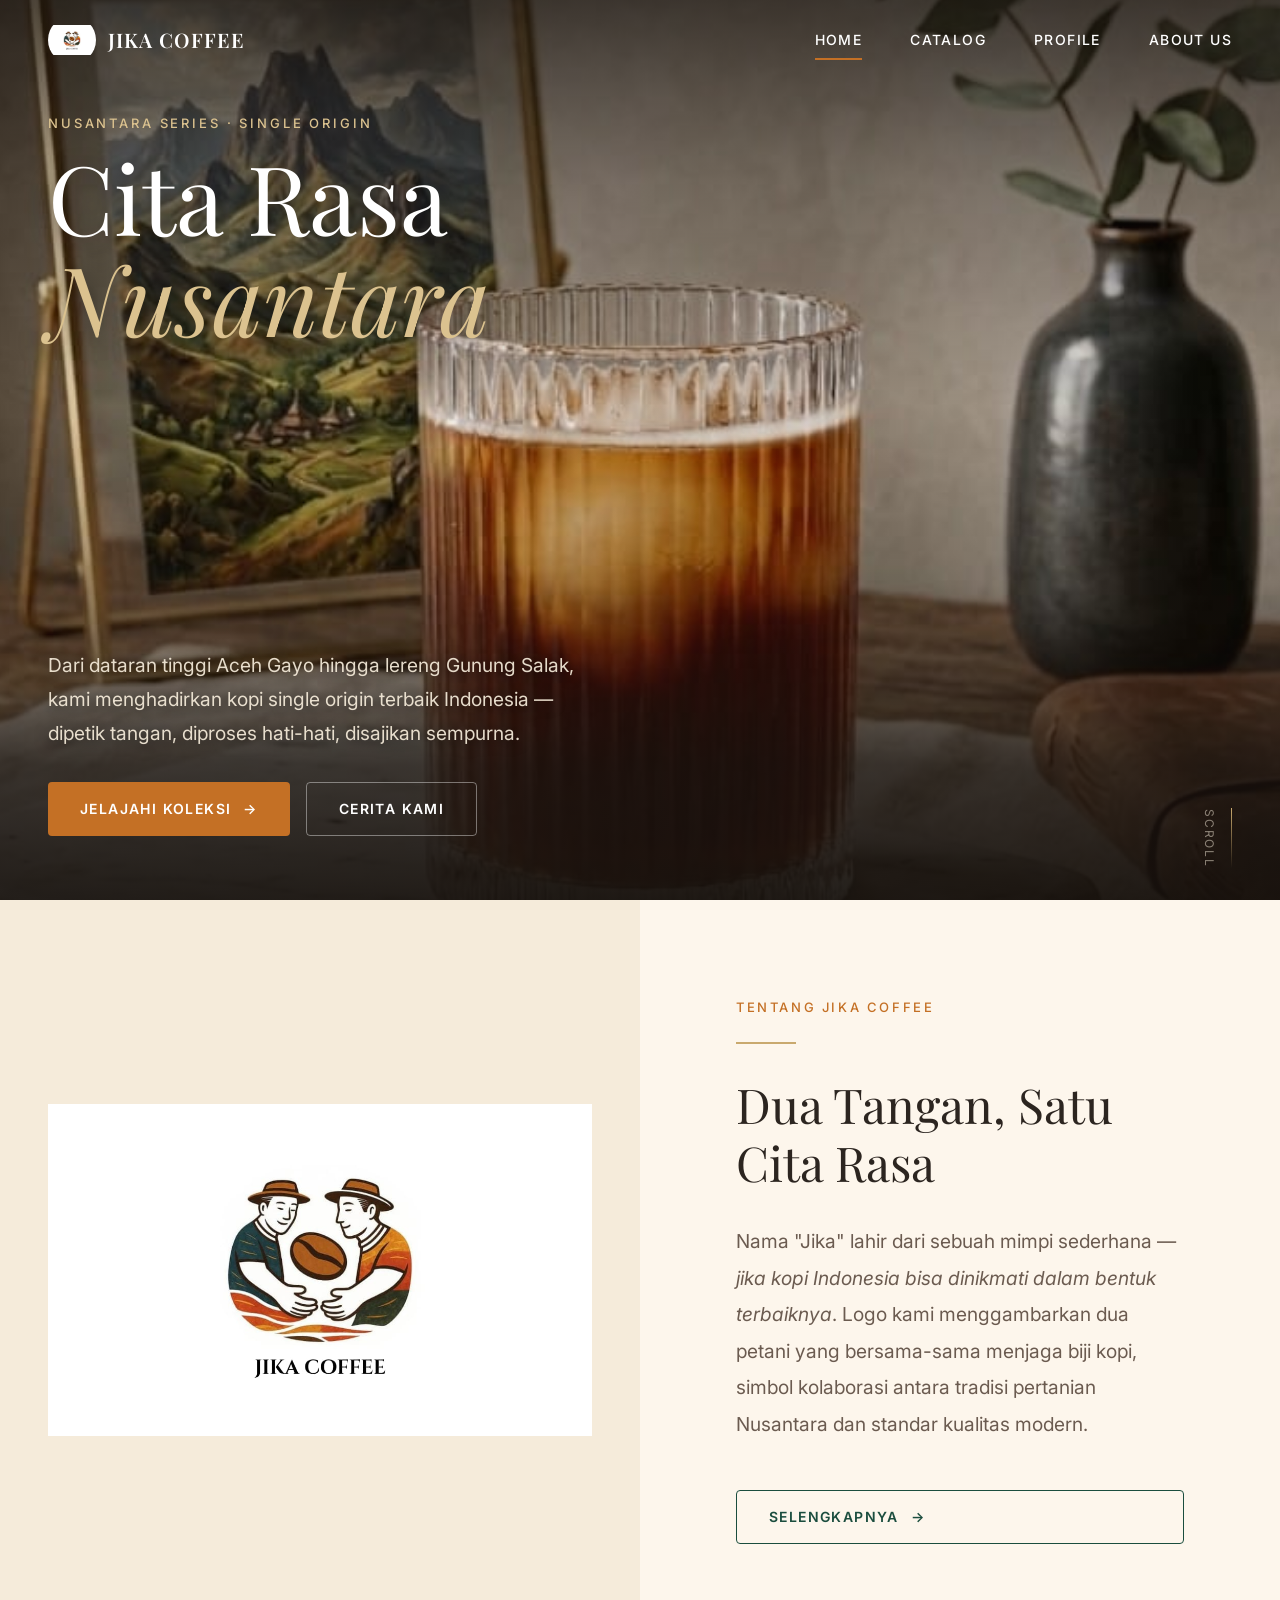
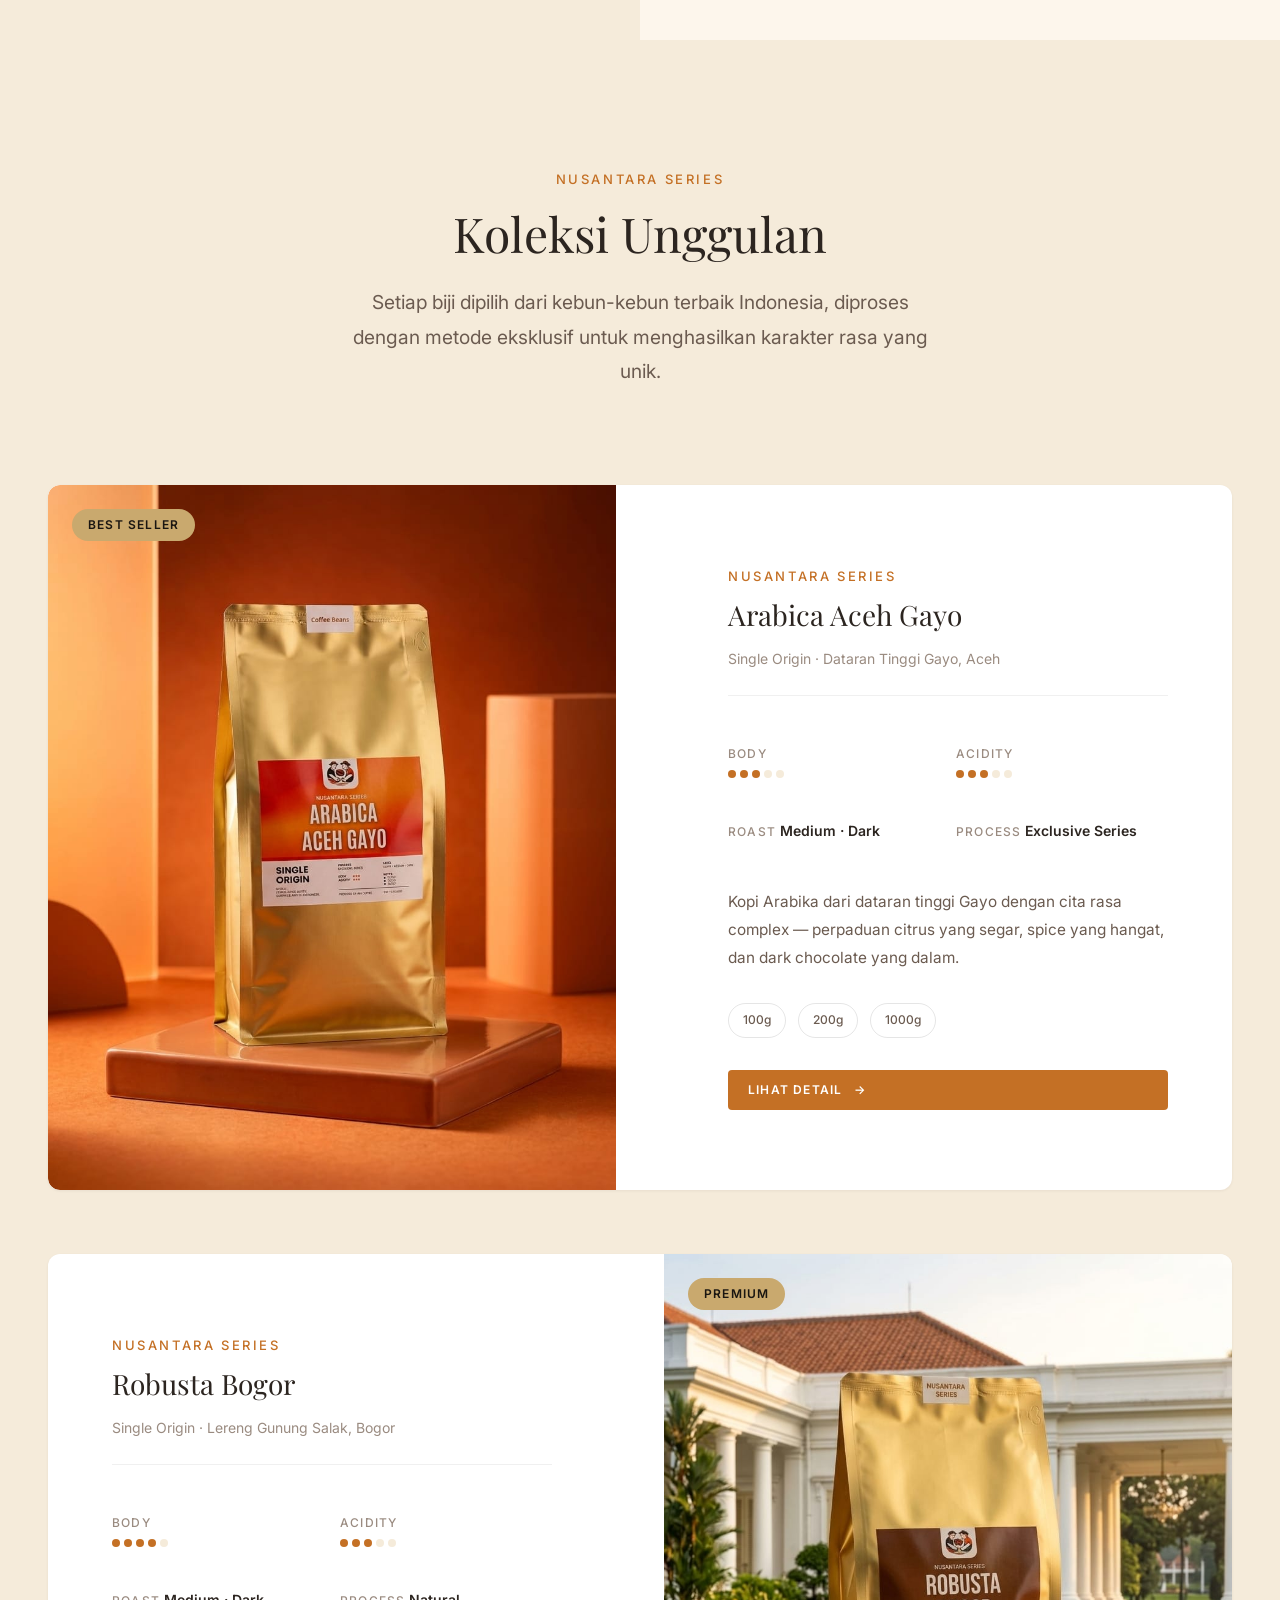
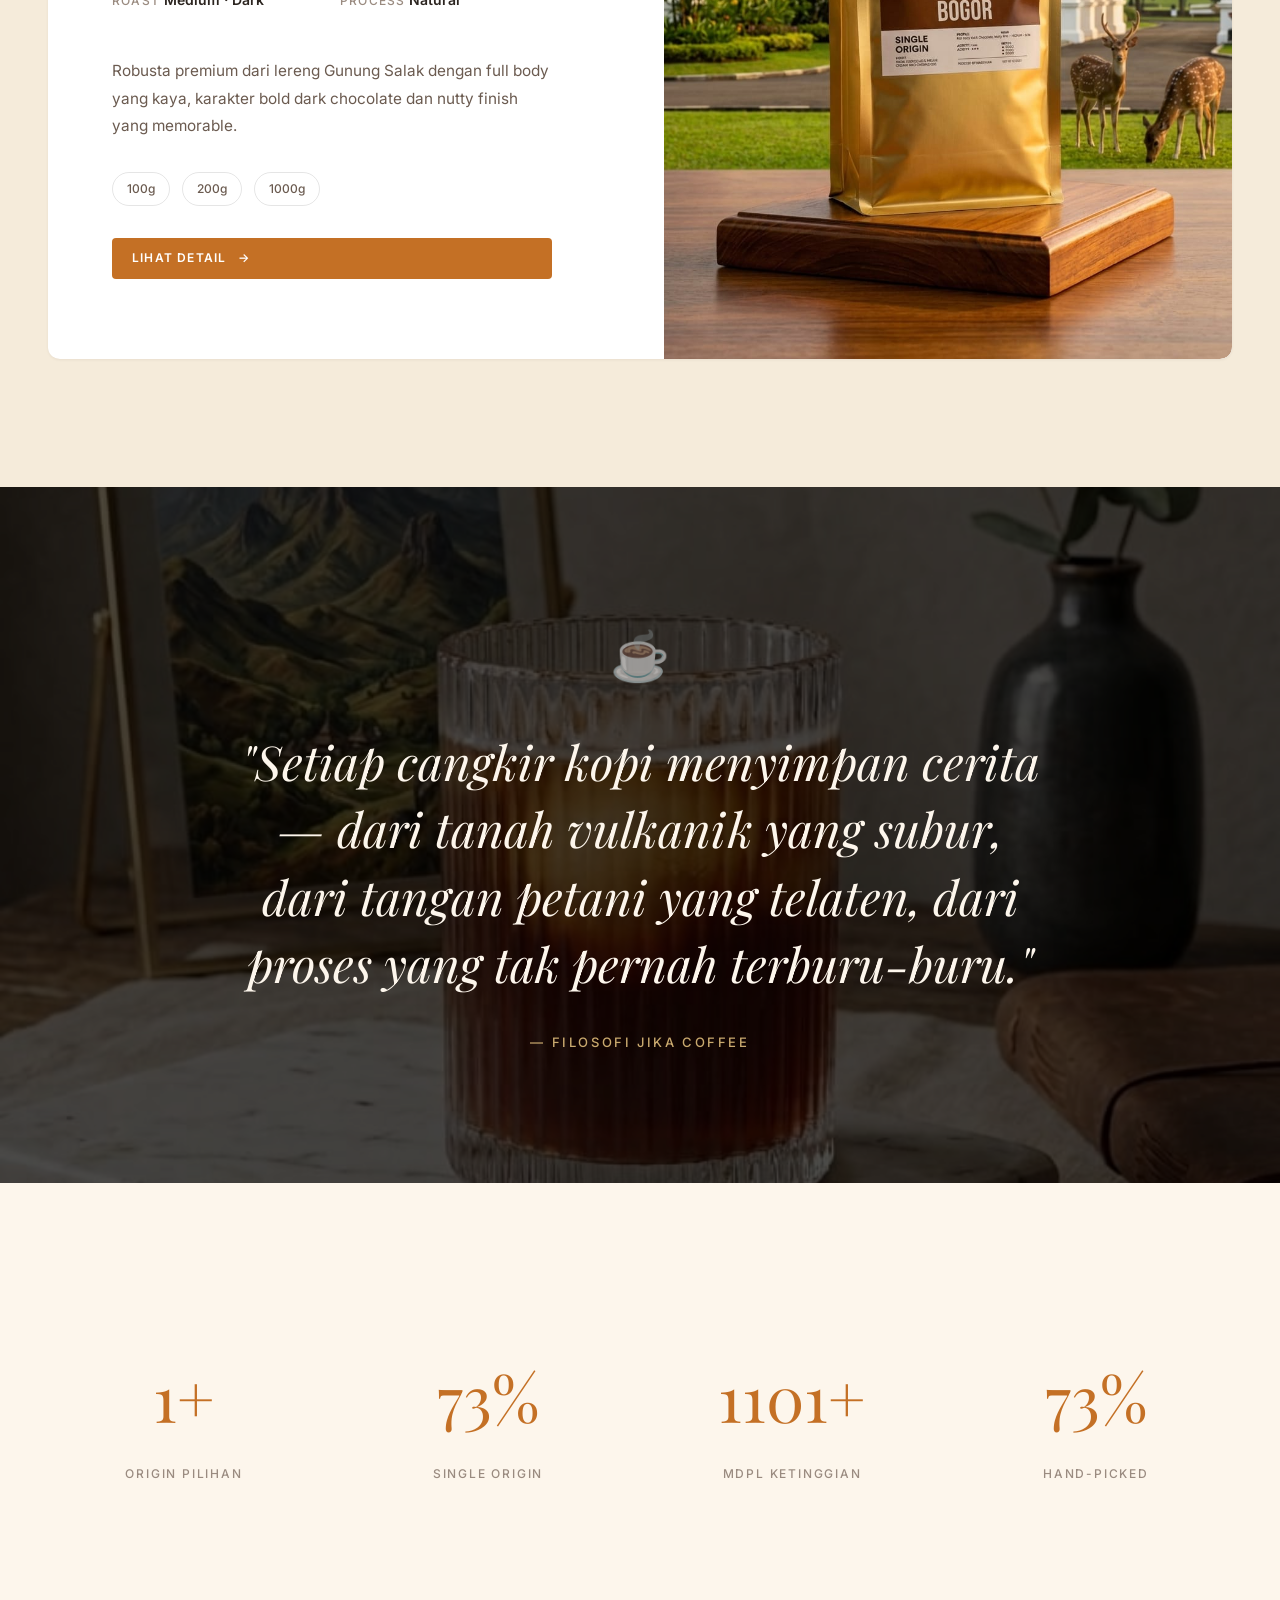
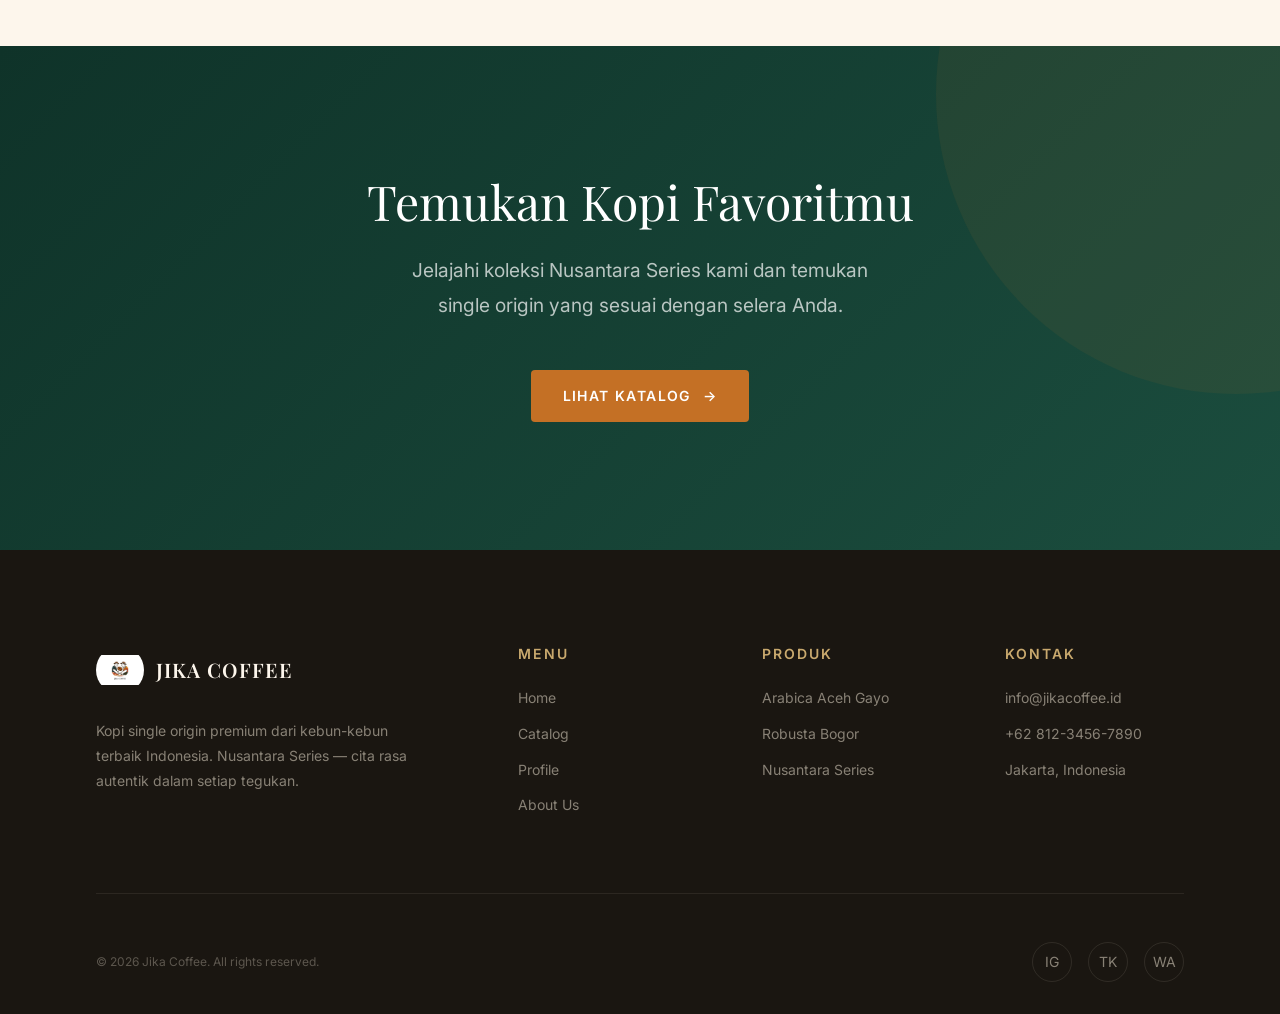
==== commit 1586d277: "Adjust hero layout: position description below iced coffee glass and improve mobile responsiveness" ====
--- a/index.html
+++ b/index.html
@@ -52,16 +52,21 @@
         <div class="hero__overlay"></div>
       </div>
 
-      <div class="hero__content">
-        <p class="hero__subtitle">Nusantara Series · Single Origin</p>
-        <h1 class="hero__title">Cita Rasa<br><em>Nusantara</em></h1>
-        <p class="hero__desc">Dari dataran tinggi Aceh Gayo hingga lereng Gunung Salak, kami menghadirkan kopi single origin terbaik Indonesia — dipetik tangan, diproses hati-hati, disajikan sempurna.</p>
-        <div class="hero__cta">
-          <a href="catalog.html" class="btn btn--primary">
-            Jelajahi Koleksi
-            <span class="btn__arrow">→</span>
-          </a>
-          <a href="about.html" class="btn btn--outline">Cerita Kami</a>
+      <div class="hero__container">
+        <div class="hero__top">
+          <p class="hero__subtitle">Nusantara Series · Single Origin</p>
+          <h1 class="hero__title">Cita Rasa<br><em>Nusantara</em></h1>
+        </div>
+
+        <div class="hero__bottom">
+          <p class="hero__desc">Dari dataran tinggi Aceh Gayo hingga lereng Gunung Salak, kami menghadirkan kopi single origin terbaik Indonesia — dipetik tangan, diproses hati-hati, disajikan sempurna.</p>
+          <div class="hero__cta">
+            <a href="catalog.html" class="btn btn--primary">
+              Jelajahi Koleksi
+              <span class="btn__arrow">→</span>
+            </a>
+            <a href="about.html" class="btn btn--outline">Cerita Kami</a>
+          </div>
         </div>
       </div>
 
--- a/css/style.css
+++ b/css/style.css
@@ -467,9 +467,10 @@
   position: relative;
   width: 100%;
   min-height: 100vh;
-  display: flex;
-  align-items: flex-end;
-  padding: var(--space-4xl) var(--gutter);
+  min-height: 100dvh;
+  display: flex;
+  flex-direction: column;
+  padding: calc(var(--navbar-height) + var(--space-xl)) var(--gutter) var(--space-2xl);
   overflow: hidden;
 }
 
@@ -486,7 +487,7 @@
   width: 100%;
   height: 100%;
   object-fit: cover;
-  object-position: center;
+  object-position: center 45%;
 }
 
 .hero__overlay {
@@ -496,29 +497,39 @@
   width: 100%;
   height: 100%;
   background: linear-gradient(
-    to top,
-    rgba(26, 22, 17, 0.85) 0%,
-    rgba(26, 22, 17, 0.4) 40%,
-    rgba(26, 22, 17, 0.2) 70%,
-    rgba(26, 22, 17, 0.3) 100%
+    to bottom,
+    rgba(22, 17, 13, 0.75) 0%,
+    rgba(22, 17, 13, 0.35) 20%,
+    rgba(22, 17, 13, 0.05) 45%,
+    rgba(22, 17, 13, 0.2) 65%,
+    rgba(22, 17, 13, 0.82) 85%,
+    rgba(22, 17, 13, 0.94) 100%
   );
 }
 
-.hero__content {
+.hero__container {
   position: relative;
   z-index: 1;
-  max-width: 900px;
-  padding-bottom: var(--space-3xl);
+  width: 100%;
+  height: 100%;
+  flex: 1;
+  display: flex;
+  flex-direction: column;
+  justify-content: space-between;
+}
+
+.hero__top {
+  max-width: 800px;
 }
 
 .hero__subtitle {
   font-family: var(--font-body);
   font-size: var(--fs-label);
   font-weight: 500;
-  letter-spacing: 0.2em;
+  letter-spacing: 0.22em;
   text-transform: uppercase;
   color: var(--gold-light);
-  margin-bottom: var(--space-lg);
+  margin-bottom: var(--space-sm);
   opacity: 0;
   transform: translateY(20px);
   animation: fadeUp 0.8s var(--ease-out) 0.3s forwards;
@@ -530,10 +541,11 @@
   font-weight: 400;
   color: var(--white);
   line-height: 1.05;
-  margin-bottom: var(--space-xl);
+  margin-bottom: 0;
   opacity: 0;
   transform: translateY(30px);
   animation: fadeUp 0.8s var(--ease-out) 0.5s forwards;
+  text-shadow: 0 4px 24px rgba(0, 0, 0, 0.45);
 }
 
 .hero__title em {
@@ -541,21 +553,23 @@
   color: var(--gold-light);
 }
 
-.hero__desc {
-  font-size: var(--fs-body-lg);
-  color: rgba(245, 235, 218, 0.8);
-  max-width: 500px;
-  line-height: 1.8;
-  margin-bottom: var(--space-2xl);
+.hero__bottom {
+  max-width: 540px;
   opacity: 0;
   transform: translateY(20px);
   animation: fadeUp 0.8s var(--ease-out) 0.7s forwards;
+  padding-bottom: var(--space-md);
+}
+
+.hero__desc {
+  font-size: var(--fs-body-lg);
+  color: rgba(245, 235, 218, 0.92);
+  line-height: 1.75;
+  margin-bottom: var(--space-xl);
+  text-shadow: 0 2px 14px rgba(0, 0, 0, 0.7);
 }
 
 .hero__cta {
-  opacity: 0;
-  transform: translateY(20px);
-  animation: fadeUp 0.8s var(--ease-out) 0.9s forwards;
   display: flex;
   gap: var(--space-md);
   flex-wrap: wrap;
@@ -1796,13 +1810,63 @@
    ============================================ */
 @media (max-width: 767px) {
   .hero {
-    align-items: center;
-    padding-top: calc(var(--navbar-height) + var(--space-3xl));
+    padding: calc(var(--navbar-height) + 0.5rem) var(--gutter) 1.5rem;
     min-height: 100svh;
-  }
-
-  .hero__content {
-    padding-bottom: var(--space-xl);
+    min-height: 100dvh;
+  }
+
+  .hero__container {
+    justify-content: space-between;
+  }
+
+  .hero__bg img {
+    object-position: center 36%;
+  }
+
+  .hero__overlay {
+    background: linear-gradient(
+      to bottom,
+      rgba(20, 16, 12, 0.82) 0%,
+      rgba(20, 16, 12, 0.3) 18%,
+      rgba(20, 16, 12, 0.04) 38%,
+      rgba(20, 16, 12, 0.08) 52%,
+      rgba(20, 16, 12, 0.76) 70%,
+      rgba(20, 16, 12, 0.94) 88%,
+      rgba(20, 16, 12, 0.98) 100%
+    );
+  }
+
+  .hero__subtitle {
+    font-size: 0.68rem;
+    letter-spacing: 0.18em;
+    margin-bottom: 0.35rem;
+  }
+
+  .hero__title {
+    font-size: clamp(2.1rem, 8.5vw, 2.65rem);
+    line-height: 1.06;
+  }
+
+  .hero__bottom {
+    max-width: 100%;
+    padding-bottom: 0;
+  }
+
+  .hero__desc {
+    font-size: 0.875rem;
+    line-height: 1.55;
+    margin-bottom: 1.15rem;
+    color: rgba(245, 235, 218, 0.95);
+    text-shadow: 0 2px 10px rgba(0, 0, 0, 0.85);
+  }
+
+  .hero__cta {
+    gap: 0.65rem;
+  }
+
+  .hero__cta .btn {
+    padding: 0.7rem 1.15rem;
+    font-size: 0.8rem;
   }
 
   .hero__scroll {
